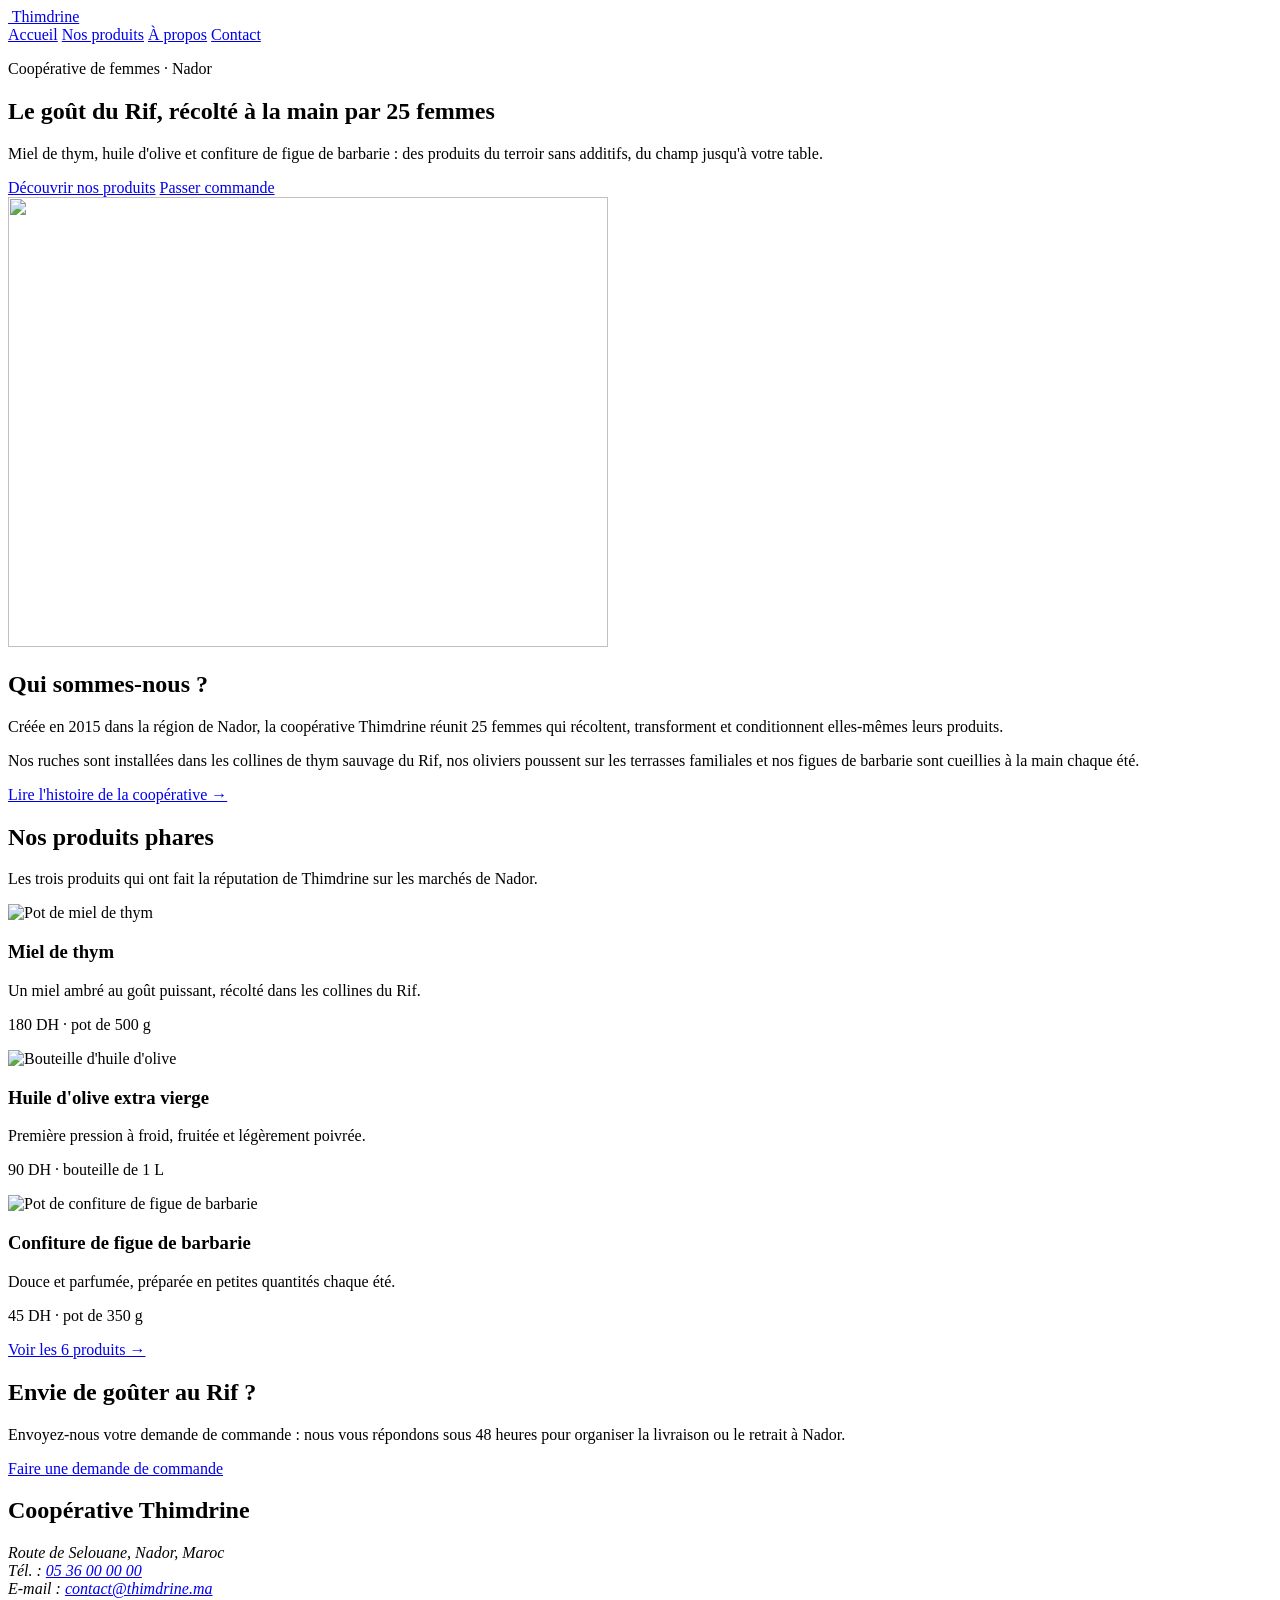
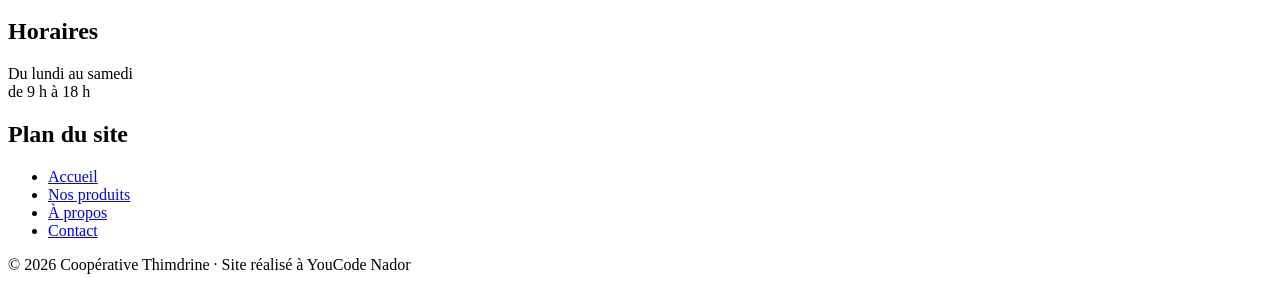
==== index.html @ 40b88eb2 "copied the given source code" ====
<!DOCTYPE html>
<html lang="fr">
<head>
  <meta charset="UTF-8">
  <meta name="viewport" content="width=device-width, initial-scale=1">
  <meta name="description" content="Thimdrine, coopérative de 25 femmes de Nador : miel de thym, huile d'olive et confiture de figue de barbarie du Rif.">
  <title>Accueil | Thimdrine</title>
  <link rel="icon" href="images/logo.svg">
  <link rel="stylesheet" href="https://fonts.googleapis.com/css2?family=Lora:wght@700&amp;family=Source+Sans+3:wght@400;600;700&amp;display=swap">
  <link rel="stylesheet" href="css/style.css">
</head>
<body>

  <!-- En-tête : le même sur toutes les pages -->
  <header class="entete">
    <div class="conteneur entete-contenu">
      <a class="logo" href="index.html">
        <img src="images/logo.svg" alt="">
        Thimdrine
      </a>
      <nav class="menu">
        <a class="actif" href="index.html">Accueil</a>
        <a href="produits.html">Nos produits</a>
        <a href="a-propos.html">À propos</a>
        <a href="contact.html">Contact</a>
      </nav>
    </div>
  </header>

  <main>

    <!-- Bandeau d'accroche -->
    <section class="hero">
      <div class="conteneur hero-contenu">
        <div class="hero-texte">
          <p class="surtitre">Coopérative de femmes · Nador</p>
          <h1>Le goût du Rif, récolté à la main par 25 femmes</h1>
          <p class="accroche">Miel de thym, huile d'olive et confiture de figue de barbarie : des produits du terroir sans additifs, du champ jusqu'à votre table.</p>
          <div class="boutons">
            <a class="bouton" href="produits.html">Découvrir nos produits</a>
            <a class="bouton bouton-contour" href="contact.html">Passer commande</a>
          </div>
        </div>
        <img class="hero-image" src="images/hero.svg" alt="" width="600" height="450">
      </div>
    </section>

    <!-- Présentation -->
    <section class="section">
      <div class="conteneur presentation">
        <h2>Qui sommes-nous ?</h2>
        <p>Créée en 2015 dans la région de Nador, la coopérative Thimdrine réunit 25 femmes qui récoltent, transforment et conditionnent elles-mêmes leurs produits.</p>
        <p>Nos ruches sont installées dans les collines de thym sauvage du Rif, nos oliviers poussent sur les terrasses familiales et nos figues de barbarie sont cueillies à la main chaque été.</p>
        <a class="lien" href="a-propos.html">Lire l'histoire de la coopérative →</a>
      </div>
    </section>

    <!-- Produits phares -->
    <section class="section section-sable">
      <div class="conteneur">
        <h2>Nos produits phares</h2>
        <p class="intro">Les trois produits qui ont fait la réputation de Thimdrine sur les marchés de Nador.</p>

        <div class="cartes">
          <article class="carte">
            <img src="images/miel-thym.svg" alt="Pot de miel de thym">
            <div class="carte-texte">
              <h3>Miel de thym</h3>
              <p>Un miel ambré au goût puissant, récolté dans les collines du Rif.</p>
              <p class="prix">180 DH <span>· pot de 500 g</span></p>
            </div>
          </article>

          <article class="carte">
            <img src="images/huile-olive.svg" alt="Bouteille d'huile d'olive">
            <div class="carte-texte">
              <h3>Huile d'olive extra vierge</h3>
              <p>Première pression à froid, fruitée et légèrement poivrée.</p>
              <p class="prix">90 DH <span>· bouteille de 1 L</span></p>
            </div>
          </article>

          <article class="carte">
            <img src="images/confiture-figue.svg" alt="Pot de confiture de figue de barbarie">
            <div class="carte-texte">
              <h3>Confiture de figue de barbarie</h3>
              <p>Douce et parfumée, préparée en petites quantités chaque été.</p>
              <p class="prix">45 DH <span>· pot de 350 g</span></p>
            </div>
          </article>
        </div>

        <a class="lien" href="produits.html">Voir les 6 produits →</a>
      </div>
    </section>

    <!-- Appel à l'action -->
    <section class="appel">
      <div class="conteneur">
        <h2>Envie de goûter au Rif ?</h2>
        <p>Envoyez-nous votre demande de commande : nous vous répondons sous 48 heures pour organiser la livraison ou le retrait à Nador.</p>
        <a class="bouton bouton-miel" href="contact.html">Faire une demande de commande</a>
      </div>
    </section>

  </main>

  <!-- Pied de page : le même sur toutes les pages -->
  <footer class="pied">
    <div class="conteneur pied-colonnes">
      <div>
        <h2>Coopérative Thimdrine</h2>
        <address>
          Route de Selouane, Nador, Maroc<br>
          Tél. : <a href="tel:+212536000000">05 36 00 00 00</a><br>
          E-mail : <a href="mailto:contact@thimdrine.ma">contact@thimdrine.ma</a>
        </address>
      </div>
      <div>
        <h2>Horaires</h2>
        <p>Du lundi au samedi<br>de 9 h à 18 h</p>
      </div>
      <div>
        <h2>Plan du site</h2>
        <ul>
          <li><a href="index.html">Accueil</a></li>
          <li><a href="produits.html">Nos produits</a></li>
          <li><a href="a-propos.html">À propos</a></li>
          <li><a href="contact.html">Contact</a></li>
        </ul>
      </div>
    </div>
    <p class="copyright">© 2026 Coopérative Thimdrine · Site réalisé à YouCode Nador</p>
  </footer>

</body>
</html>
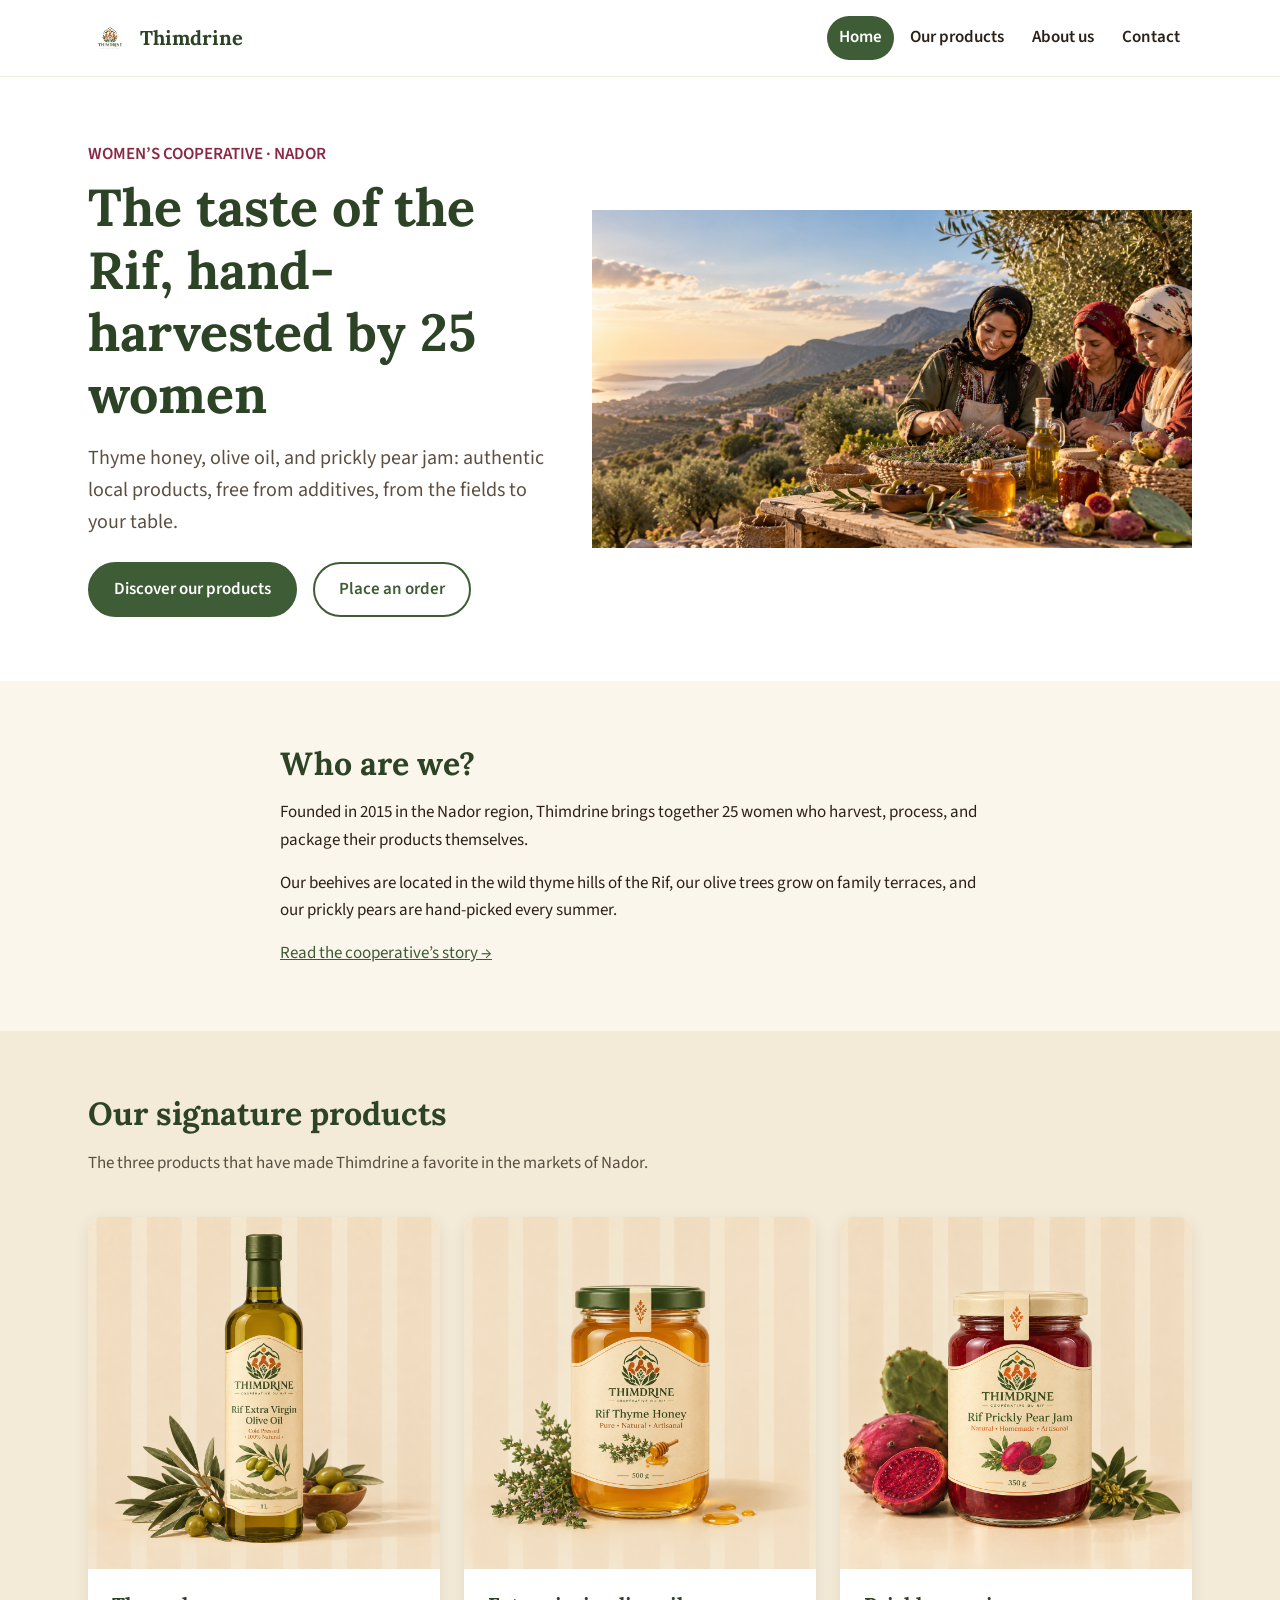
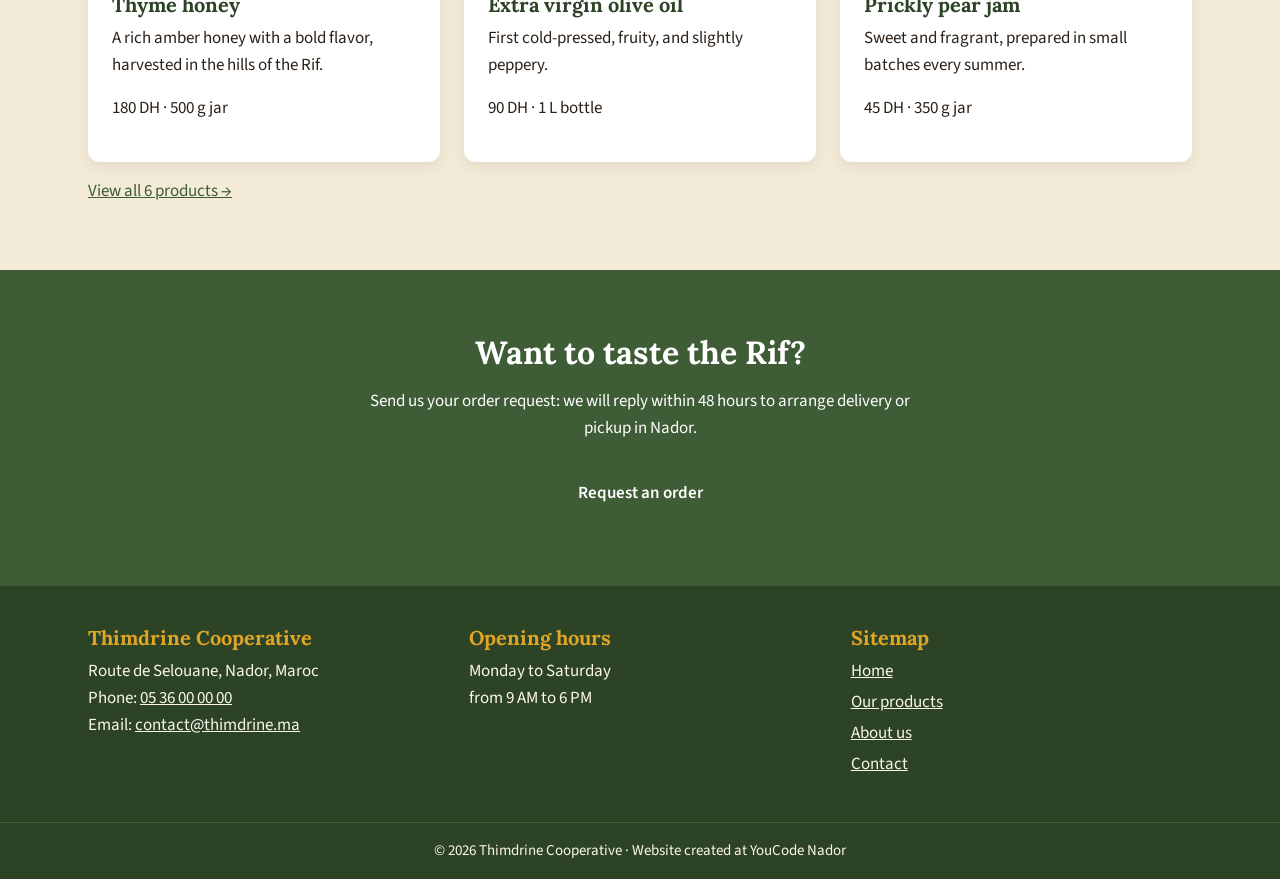
==== commit 35e836ce: "convert my website to english" ====
--- a/index.html
+++ b/index.html
@@ -1,27 +1,27 @@
 <!DOCTYPE html>
-<html lang="fr">
+<html lang="en">
 <head>
   <meta charset="UTF-8">
   <meta name="viewport" content="width=device-width, initial-scale=1">
-  <meta name="description" content="Thimdrine, coopérative de 25 femmes de Nador : miel de thym, huile d'olive et confiture de figue de barbarie du Rif.">
-  <title>Accueil | Thimdrine</title>
-  <link rel="icon" href="images/logo.svg">
+  <meta name="description" content="Thimdrine, a cooperative of 25 women from Nador: thyme honey, olive oil, and prickly pear jam from the Rif.">
+  <title>Home | Thimdrine</title>
+  <link rel="icon" href="images/THIMDRINE.png">
   <link rel="stylesheet" href="https://fonts.googleapis.com/css2?family=Lora:wght@700&amp;family=Source+Sans+3:wght@400;600;700&amp;display=swap">
-  <link rel="stylesheet" href="css/style.css">
+  <link rel="stylesheet" href="assets/style.css">
 </head>
 <body>
 
   <!-- En-tête : le même sur toutes les pages -->
-  <header class="entete">
-    <div class="conteneur entete-contenu">
+  <header class="header">
+    <div class="container header-content">
       <a class="logo" href="index.html">
-        <img src="images/logo.svg" alt="">
+        <img src="images/THIMDRINE.png" alt="">
         Thimdrine
       </a>
-      <nav class="menu">
-        <a class="actif" href="index.html">Accueil</a>
-        <a href="produits.html">Nos produits</a>
-        <a href="a-propos.html">À propos</a>
+      <nav class="nav-menu">
+        <a class="active" href="index.html">Home</a>
+        <a href="produits.html">Our products</a>
+        <a href="a-propos.html">About us</a>
         <a href="contact.html">Contact</a>
       </nav>
     </div>
@@ -29,108 +29,108 @@
 
   <main>
 
-    <!-- Bandeau d'accroche -->
+    <!-- Bandeau d'tagline -->
     <section class="hero">
-      <div class="conteneur hero-contenu">
-        <div class="hero-texte">
-          <p class="surtitre">Coopérative de femmes · Nador</p>
-          <h1>Le goût du Rif, récolté à la main par 25 femmes</h1>
-          <p class="accroche">Miel de thym, huile d'olive et confiture de figue de barbarie : des produits du terroir sans additifs, du champ jusqu'à votre table.</p>
-          <div class="boutons">
-            <a class="bouton" href="produits.html">Découvrir nos produits</a>
-            <a class="bouton bouton-contour" href="contact.html">Passer commande</a>
+      <div class="container hero-content">
+        <div class="hero-text">
+          <p class="eyebrow">Women’s cooperative · Nador</p>
+          <h1>The taste of the Rif, hand-harvested by 25 women</h1>
+          <p class="tagline">Thyme honey, olive oil, and prickly pear jam: authentic local products, free from additives, from the fields to your table.</p>
+          <div class="buttons">
+            <a class="button" href="produits.html">Discover our products</a>
+            <a class="button button-outline" href="contact.html">Place an order</a>
           </div>
         </div>
-        <img class="hero-image" src="images/hero.svg" alt="" width="600" height="450">
+        <img class="hero-image" src="images/cover.png" alt="" width="600" height="450">
       </div>
     </section>
 
     <!-- Présentation -->
     <section class="section">
-      <div class="conteneur presentation">
-        <h2>Qui sommes-nous ?</h2>
-        <p>Créée en 2015 dans la région de Nador, la coopérative Thimdrine réunit 25 femmes qui récoltent, transforment et conditionnent elles-mêmes leurs produits.</p>
-        <p>Nos ruches sont installées dans les collines de thym sauvage du Rif, nos oliviers poussent sur les terrasses familiales et nos figues de barbarie sont cueillies à la main chaque été.</p>
-        <a class="lien" href="a-propos.html">Lire l'histoire de la coopérative →</a>
+      <div class="container presentation">
+        <h2>Who are we?</h2>
+        <p>Founded in 2015 in the Nador region, Thimdrine brings together 25 women who harvest, process, and package their products themselves.</p>
+        <p>Our beehives are located in the wild thyme hills of the Rif, our olive trees grow on family terraces, and our prickly pears are hand-picked every summer.</p>
+        <a class="link" href="a-propos.html">Read the cooperative’s story →</a>
       </div>
     </section>
 
     <!-- Produits phares -->
-    <section class="section section-sable">
-      <div class="conteneur">
-        <h2>Nos produits phares</h2>
-        <p class="intro">Les trois produits qui ont fait la réputation de Thimdrine sur les marchés de Nador.</p>
+    <section class="section section-sand">
+      <div class="container">
+        <h2>Our signature products</h2>
+        <p class="intro">The three products that have made Thimdrine a favorite in the markets of Nador.</p>
 
-        <div class="cartes">
-          <article class="carte">
-            <img src="images/miel-thym.svg" alt="Pot de miel de thym">
-            <div class="carte-texte">
-              <h3>Miel de thym</h3>
-              <p>Un miel ambré au goût puissant, récolté dans les collines du Rif.</p>
-              <p class="prix">180 DH <span>· pot de 500 g</span></p>
+        <div class="product-cards">
+          <article class="product-card">
+            <img src="images/OliveOil.png" alt="Thyme honey jar">
+            <div class="card-text">
+              <h3>Thyme honey</h3>
+              <p>A rich amber honey with a bold flavor, harvested in the hills of the Rif.</p>
+              <p class="prix">180 DH <span>· 500 g jar</span></p>
             </div>
           </article>
 
-          <article class="carte">
-            <img src="images/huile-olive.svg" alt="Bouteille d'huile d'olive">
-            <div class="carte-texte">
-              <h3>Huile d'olive extra vierge</h3>
-              <p>Première pression à froid, fruitée et légèrement poivrée.</p>
-              <p class="prix">90 DH <span>· bouteille de 1 L</span></p>
+          <article class="product-card">
+            <img src="images/ThymeHoney.png" alt="Olive oil bottle">
+            <div class="card-text">
+              <h3>Extra virgin olive oil</h3>
+              <p>First cold-pressed, fruity, and slightly peppery.</p>
+              <p class="prix">90 DH <span>· 1 L bottle</span></p>
             </div>
           </article>
 
-          <article class="carte">
-            <img src="images/confiture-figue.svg" alt="Pot de confiture de figue de barbarie">
-            <div class="carte-texte">
-              <h3>Confiture de figue de barbarie</h3>
-              <p>Douce et parfumée, préparée en petites quantités chaque été.</p>
-              <p class="prix">45 DH <span>· pot de 350 g</span></p>
+          <article class="product-card">
+            <img src="images/PricklyPear.png" alt="Prickly pear jam jar">
+            <div class="card-text">
+              <h3>Prickly pear jam</h3>
+              <p>Sweet and fragrant, prepared in small batches every summer.</p>
+              <p class="prix">45 DH <span>· 350 g jar</span></p>
             </div>
           </article>
         </div>
 
-        <a class="lien" href="produits.html">Voir les 6 produits →</a>
+        <a class="link" href="produits.html">View all 6 products →</a>
       </div>
     </section>
 
     <!-- Appel à l'action -->
-    <section class="appel">
-      <div class="conteneur">
-        <h2>Envie de goûter au Rif ?</h2>
-        <p>Envoyez-nous votre demande de commande : nous vous répondons sous 48 heures pour organiser la livraison ou le retrait à Nador.</p>
-        <a class="bouton bouton-miel" href="contact.html">Faire une demande de commande</a>
+    <section class="cta">
+      <div class="container">
+        <h2>Want to taste the Rif?</h2>
+        <p>Send us your order request: we will reply within 48 hours to arrange delivery or pickup in Nador.</p>
+        <a class="button button-miel" href="contact.html">Request an order</a>
       </div>
     </section>
 
   </main>
 
   <!-- Pied de page : le même sur toutes les pages -->
-  <footer class="pied">
-    <div class="conteneur pied-colonnes">
+  <footer class="footer">
+    <div class="container footer-columns">
       <div>
-        <h2>Coopérative Thimdrine</h2>
+        <h2>Thimdrine Cooperative</h2>
         <address>
           Route de Selouane, Nador, Maroc<br>
-          Tél. : <a href="tel:+212536000000">05 36 00 00 00</a><br>
-          E-mail : <a href="mailto:contact@thimdrine.ma">contact@thimdrine.ma</a>
+          Phone: <a href="tel:+212536000000">05 36 00 00 00</a><br>
+          Email: <a href="mailto:contact@thimdrine.ma">contact@thimdrine.ma</a>
         </address>
       </div>
       <div>
-        <h2>Horaires</h2>
-        <p>Du lundi au samedi<br>de 9 h à 18 h</p>
+        <h2>Opening hours</h2>
+        <p>Monday to Saturday<br>from 9 AM to 6 PM</p>
       </div>
       <div>
-        <h2>Plan du site</h2>
+        <h2>Sitemap</h2>
         <ul>
-          <li><a href="index.html">Accueil</a></li>
-          <li><a href="produits.html">Nos produits</a></li>
-          <li><a href="a-propos.html">À propos</a></li>
+          <li><a href="index.html">Home</a></li>
+          <li><a href="produits.html">Our products</a></li>
+          <li><a href="a-propos.html">About us</a></li>
           <li><a href="contact.html">Contact</a></li>
         </ul>
       </div>
     </div>
-    <p class="copyright">© 2026 Coopérative Thimdrine · Site réalisé à YouCode Nador</p>
+    <p class="copyright">© 2026 Thimdrine Cooperative · Website created at YouCode Nador</p>
   </footer>
 
 </body>
--- a/assets/style.css
+++ b/assets/style.css
@@ -0,0 +1,387 @@
+/* ===================================
+   Thimdrine — feuille de style
+   =================================== */
+
+/* Brand colors and fonts */
+:root {
+  --thyme-color: #3E5C35;
+  --dark-thyme-color: #2C4326;
+  --honey-color: #E0A526;
+  --fig-color: #8A2846;
+  --linen-color: #FBF6EC;
+  --sand-color: #F3EAD7;
+  --earth-color: #2B2118;
+  --soft-earth-color: #5C4F42;
+  --white-color: #FFFFFF;
+
+  --heading-font: 'Lora', Georgia, serif;
+  --body-font: 'Source Sans 3', Arial, sans-serif;
+}
+
+
+/* ----- Base ----- */
+
+* {
+  box-sizing: border-box;
+}
+
+body {
+  margin: 0;
+  font-family: var(--body-font);
+  font-size: 17px;
+  line-height: 1.6;
+  color: var(--earth-color);
+  background-color: var(--linen-color);
+}
+
+h1,
+h2,
+h3 {
+  margin: 0 0 16px;
+  font-family: var(--heading-font);
+  line-height: 1.2;
+  color: var(--dark-thyme-color);
+}
+
+h1 {
+  font-size: 34px;
+}
+
+h2 {
+  font-size: 28px;
+}
+
+h3 {
+  margin-bottom: 8px;
+  font-size: 20px;
+}
+
+p {
+  margin: 0 0 16px;
+}
+
+a {
+  color: var(--thyme-color);
+}
+
+img {
+  display: block;
+  max-width: 100%;
+  height: auto;
+}
+
+.container {
+  max-width: 1152px;
+  margin: 0 auto;
+  padding-left: 16px;
+  padding-right: 16px;
+}
+
+.section {
+  padding: 64px 0;
+}
+
+.section-sand {
+  background-color: var(--sand-color);
+}
+
+.intro {
+  margin-bottom: 40px;
+  color: var(--soft-earth-color);
+}
+
+.lien {
+  display: inline-block;
+  margin-top: 8px;
+  font-weight: 600;
+}
+
+
+/* ----- Header ----- */
+
+.header {
+  background-color: var(--white-color);
+  border-bottom: 1px solid var(--sand-color);
+}
+
+.header-content {
+  display: flex;
+  flex-wrap: wrap;
+  justify-content: space-between;
+  align-items: center;
+  gap: 8px;
+  padding-top: 16px;
+  padding-bottom: 16px;
+}
+
+.logo {
+  display: flex;
+  align-items: center;
+  gap: 8px;
+  font-family: var(--heading-font);
+  font-size: 20px;
+  font-weight: 700;
+  color: var(--dark-thyme-color);
+  text-decoration: none;
+}
+
+.logo img {
+  width: 44px;
+}
+
+.nav-menu {
+  display: flex;
+  flex-wrap: wrap;
+  gap: 4px;
+}
+
+.nav-menu a {
+  padding: 8px;
+  border-radius: 30px;
+  font-size: 15px;
+  font-weight: 600;
+  color: var(--earth-color);
+  text-decoration: none;
+}
+
+.nav-menu a:hover {
+  background-color: var(--sand-color);
+}
+
+/* Le lien de la page où l'on se trouve */
+.nav-menu a.active {
+  background-color: var(--thyme-color);
+  color: var(--white-color);
+}
+
+
+/* ----- Boutons ----- */
+
+.button {
+  display: inline-block;
+  padding: 12px 24px;
+  border: 2px solid var(--thyme-color);
+  border-radius: 30px;
+  background-color: var(--thyme-color);
+  color: var(--white-color);
+  font-weight: 600;
+  text-decoration: none;
+}
+
+.button:hover {
+  background-color: var(--dark-thyme-color);
+}
+
+.button-outline {
+  background-color: transparent;
+  color: var(--thyme-color);
+}
+
+.button-outline:hover {
+  background-color: var(--sand-color);
+}
+
+.button-honey {
+  border-color: var(--honey-color);
+  background-color: var(--honey-color);
+  color: var(--earth-color);
+}
+
+.button-honey:hover {
+  background-color: var(--linen-color);
+}
+
+
+/* ----- Hero banner ----- */
+
+.hero {
+  padding: 40px 0;
+  background-color: var(--white-color);
+}
+
+.eyebrow {
+  margin-bottom: 8px;
+  font-weight: 600;
+  text-transform: uppercase;
+  color: var(--fig-color);
+}
+
+.tagline {
+  margin-bottom: 24px;
+  font-size: 20px;
+  color: var(--soft-earth-color);
+}
+
+.buttons {
+  display: flex;
+  flex-wrap: wrap;
+  gap: 16px;
+}
+
+.hero-image {
+  margin-top: 40px;
+}
+
+
+/* ----- About section ----- */
+
+.presentation {
+  max-width: 768px;
+}
+
+
+/* ----- Product cards ----- */
+
+.product-cards {
+  display: flex;
+  flex-wrap: wrap;
+  justify-content: center;
+  gap: 24px;
+  margin-bottom: 16px;
+}
+
+.product-card {
+  flex: 1;
+  min-width: 260px;
+  max-width: 400px;
+  overflow: hidden;
+  border-radius: 12px;
+  background-color: var(--white-color);
+  box-shadow: 0 4px 16px rgba(0, 0, 0, 0.08);
+}
+
+.product-card img {
+  width: 100%;
+}
+
+.card-text {
+  padding: 24px;
+}
+
+.price {
+  margin: 0;
+  font-size: 20px;
+  font-weight: 700;
+  color: var(--fig-color);
+}
+
+.price span {
+  font-size: 15px;
+  font-weight: 400;
+  color: var(--soft-earth-color);
+}
+
+
+/* ----- Call to action ----- */
+
+.cta {
+  padding: 64px 0;
+  background-color: var(--thyme-color);
+  color: var(--white-color);
+  text-align: center;
+}
+
+.cta h2 {
+  color: var(--white-color);
+}
+
+.cta p {
+  max-width: 576px;
+  margin: 0 auto 24px;
+}
+
+
+/* ----- Footer ----- */
+
+.footer {
+  padding-top: 40px;
+  background-color: var(--dark-thyme-color);
+  color: var(--linen-color);
+}
+
+.footer-columns {
+  display: flex;
+  flex-wrap: wrap;
+  gap: 40px;
+}
+
+.footer-columns div {
+  flex: 1;
+  min-width: 220px;
+}
+
+.footer h2 {
+  margin-bottom: 8px;
+  font-size: 20px;
+  color: var(--honey-color);
+}
+
+.footer a {
+  color: var(--linen-color);
+}
+
+.footer-columns p,
+.footer address {
+  margin: 0;
+  font-style: normal;
+}
+
+.footer ul {
+  margin: 0;
+  padding: 0;
+  list-style: none;
+}
+
+.footer li {
+  margin-bottom: 4px;
+}
+
+.copyright {
+  margin: 40px 0 0;
+  padding: 16px;
+  border-top: 1px solid var(--thyme-color);
+  font-size: 15px;
+  text-align: center;
+}
+
+
+/* ----- Desktop: from 1024px wide ----- */
+
+@media (min-width: 1024px) {
+  h1 {
+    font-size: 52px;
+  }
+
+  h2 {
+    font-size: 32px;
+  }
+
+  .container {
+    padding-left: 24px;
+    padding-right: 24px;
+  }
+
+  .nav-menu a {
+    padding: 8px 12px;
+    font-size: 17px;
+  }
+
+  .hero {
+    padding: 64px 0;
+  }
+
+  .hero-content {
+    display: flex;
+    align-items: center;
+    gap: 40px;
+  }
+
+  .hero-text,
+  .hero-image {
+    flex: 1;
+  }
+
+  .hero-image {
+    margin-top: 0;
+  }
+}
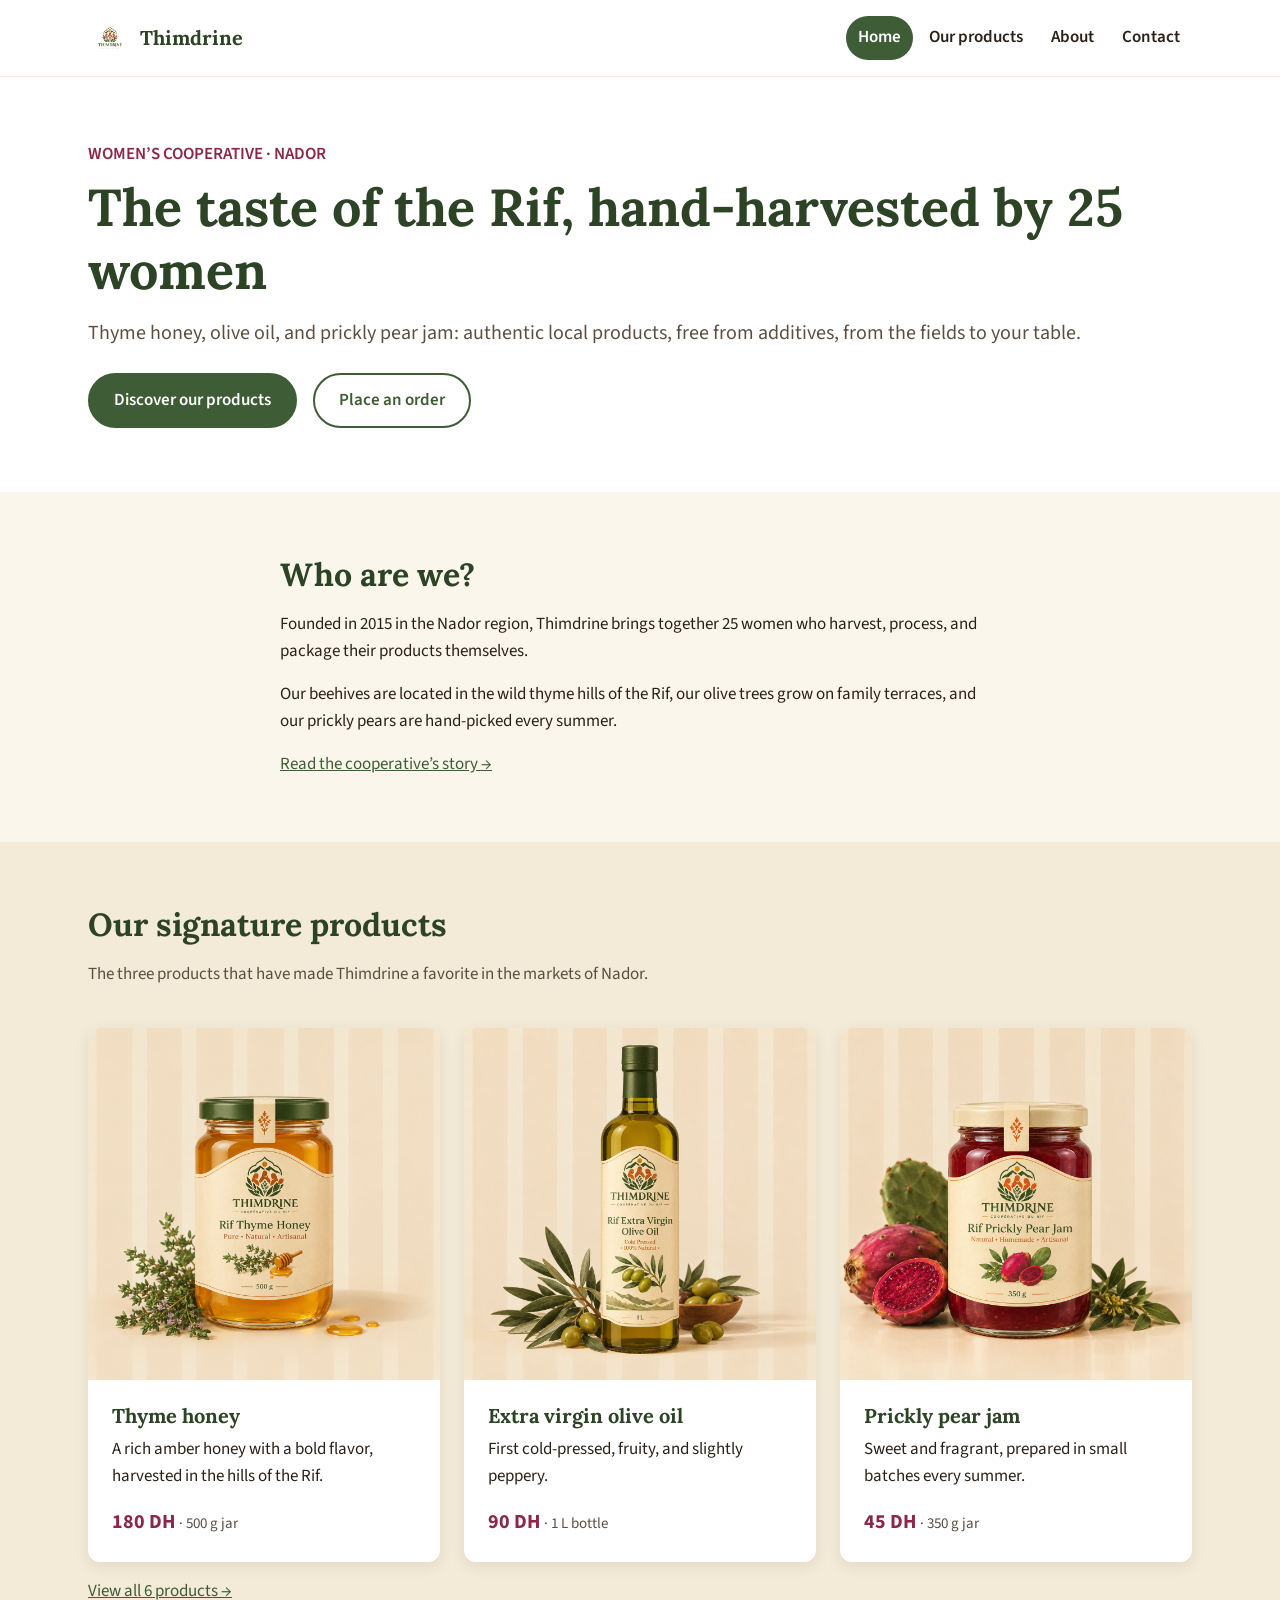
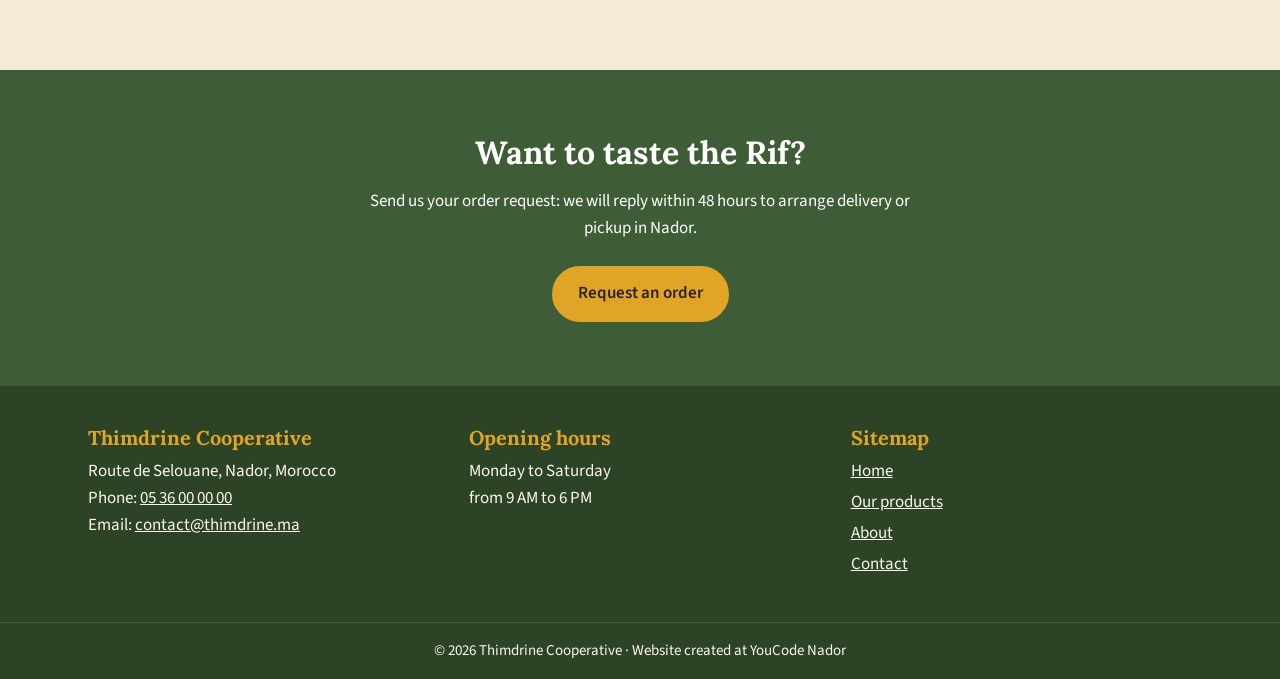
==== commit bbe40c64: "home page is done" ====
--- a/index.html
+++ b/index.html
@@ -11,7 +11,7 @@
 </head>
 <body>
 
-  <!-- En-tête : le même sur toutes les pages -->
+  <!-- Header: identical on every page -->
   <header class="header">
     <div class="container header-content">
       <a class="logo" href="index.html">
@@ -20,8 +20,8 @@
       </a>
       <nav class="nav-menu">
         <a class="active" href="index.html">Home</a>
-        <a href="produits.html">Our products</a>
-        <a href="a-propos.html">About us</a>
+        <a href="products.html">Our products</a>
+        <a href="about.html">About</a>
         <a href="contact.html">Contact</a>
       </nav>
     </div>
@@ -29,7 +29,7 @@
 
   <main>
 
-    <!-- Bandeau d'tagline -->
+    <!-- Hero -->
     <section class="hero">
       <div class="container hero-content">
         <div class="hero-text">
@@ -37,25 +37,24 @@
           <h1>The taste of the Rif, hand-harvested by 25 women</h1>
           <p class="tagline">Thyme honey, olive oil, and prickly pear jam: authentic local products, free from additives, from the fields to your table.</p>
           <div class="buttons">
-            <a class="button" href="produits.html">Discover our products</a>
+            <a class="button" href="products.html">Discover our products</a>
             <a class="button button-outline" href="contact.html">Place an order</a>
           </div>
         </div>
-        <img class="hero-image" src="images/cover.png" alt="" width="600" height="450">
       </div>
     </section>
 
-    <!-- Présentation -->
+    <!-- Short presentation -->
     <section class="section">
       <div class="container presentation">
         <h2>Who are we?</h2>
         <p>Founded in 2015 in the Nador region, Thimdrine brings together 25 women who harvest, process, and package their products themselves.</p>
         <p>Our beehives are located in the wild thyme hills of the Rif, our olive trees grow on family terraces, and our prickly pears are hand-picked every summer.</p>
-        <a class="link" href="a-propos.html">Read the cooperative’s story →</a>
+        <a class="link" href="about.html">Read the cooperative’s story →</a>
       </div>
     </section>
 
-    <!-- Produits phares -->
+    <!-- Signature products -->
     <section class="section section-sand">
       <div class="container">
         <h2>Our signature products</h2>
@@ -63,55 +62,55 @@
 
         <div class="product-cards">
           <article class="product-card">
-            <img src="images/OliveOil.png" alt="Thyme honey jar">
+            <img src="images/ThymeHoney.png" alt="Jar of Rif thyme honey, 500 g">
             <div class="card-text">
               <h3>Thyme honey</h3>
               <p>A rich amber honey with a bold flavor, harvested in the hills of the Rif.</p>
-              <p class="prix">180 DH <span>· 500 g jar</span></p>
+              <p class="price">180 DH <span>· 500 g jar</span></p>
             </div>
           </article>
 
           <article class="product-card">
-            <img src="images/ThymeHoney.png" alt="Olive oil bottle">
+            <img src="images/OliveOil.png" alt="Bottle of Rif extra virgin olive oil, 1 L">
             <div class="card-text">
               <h3>Extra virgin olive oil</h3>
               <p>First cold-pressed, fruity, and slightly peppery.</p>
-              <p class="prix">90 DH <span>· 1 L bottle</span></p>
+              <p class="price">90 DH <span>· 1 L bottle</span></p>
             </div>
           </article>
 
           <article class="product-card">
-            <img src="images/PricklyPear.png" alt="Prickly pear jam jar">
+            <img src="images/PricklyPear.png" alt="Jar of Rif prickly pear jam, 350 g">
             <div class="card-text">
               <h3>Prickly pear jam</h3>
               <p>Sweet and fragrant, prepared in small batches every summer.</p>
-              <p class="prix">45 DH <span>· 350 g jar</span></p>
+              <p class="price">45 DH <span>· 350 g jar</span></p>
             </div>
           </article>
         </div>
 
-        <a class="link" href="produits.html">View all 6 products →</a>
+        <a class="link" href="products.html">View all 6 products →</a>
       </div>
     </section>
 
-    <!-- Appel à l'action -->
+    <!-- Call to action -->
     <section class="cta">
       <div class="container">
         <h2>Want to taste the Rif?</h2>
         <p>Send us your order request: we will reply within 48 hours to arrange delivery or pickup in Nador.</p>
-        <a class="button button-miel" href="contact.html">Request an order</a>
+        <a class="button button-honey" href="contact.html">Request an order</a>
       </div>
     </section>
 
   </main>
 
-  <!-- Pied de page : le même sur toutes les pages -->
+  <!-- Footer: identical on every page -->
   <footer class="footer">
     <div class="container footer-columns">
       <div>
         <h2>Thimdrine Cooperative</h2>
         <address>
-          Route de Selouane, Nador, Maroc<br>
+          Route de Selouane, Nador, Morocco<br>
           Phone: <a href="tel:+212536000000">05 36 00 00 00</a><br>
           Email: <a href="mailto:contact@thimdrine.ma">contact@thimdrine.ma</a>
         </address>
@@ -124,8 +123,8 @@
         <h2>Sitemap</h2>
         <ul>
           <li><a href="index.html">Home</a></li>
-          <li><a href="produits.html">Our products</a></li>
-          <li><a href="a-propos.html">About us</a></li>
+          <li><a href="products.html">Our products</a></li>
+          <li><a href="about.html">About</a></li>
           <li><a href="contact.html">Contact</a></li>
         </ul>
       </div>
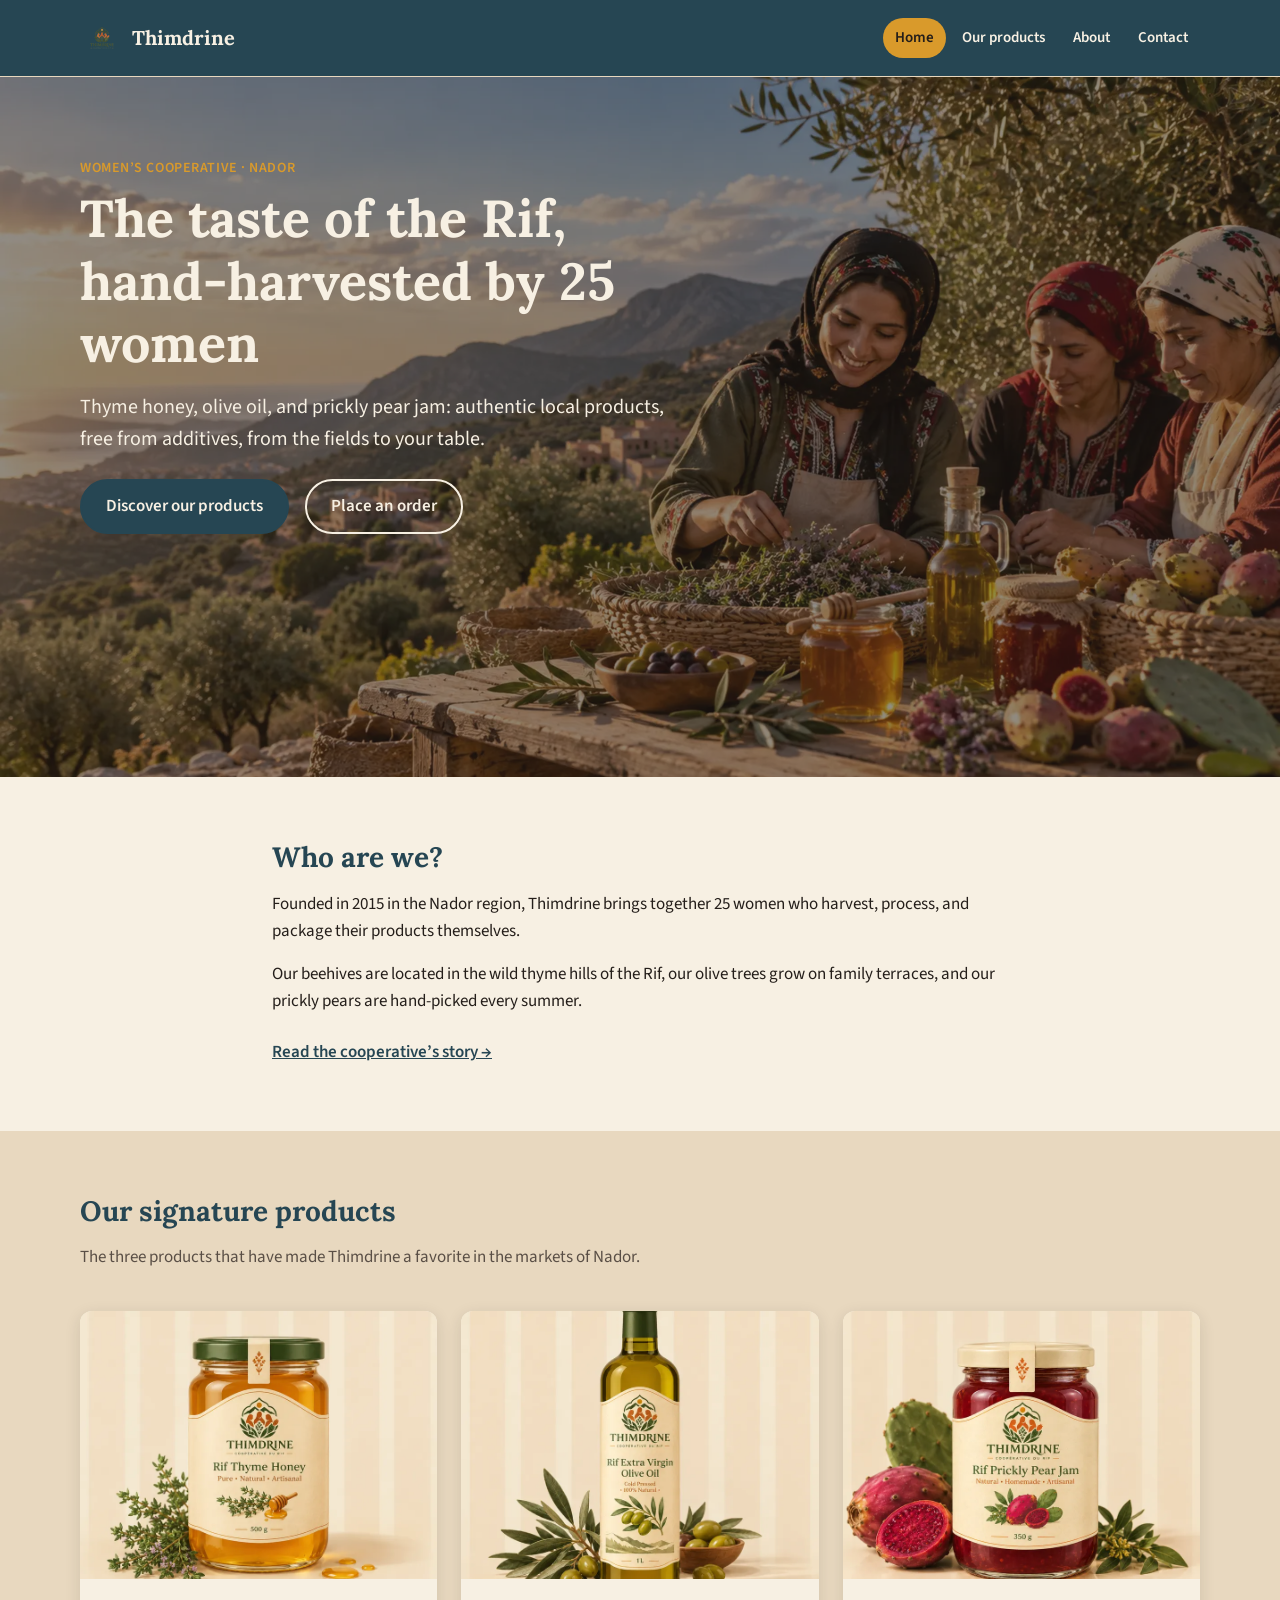
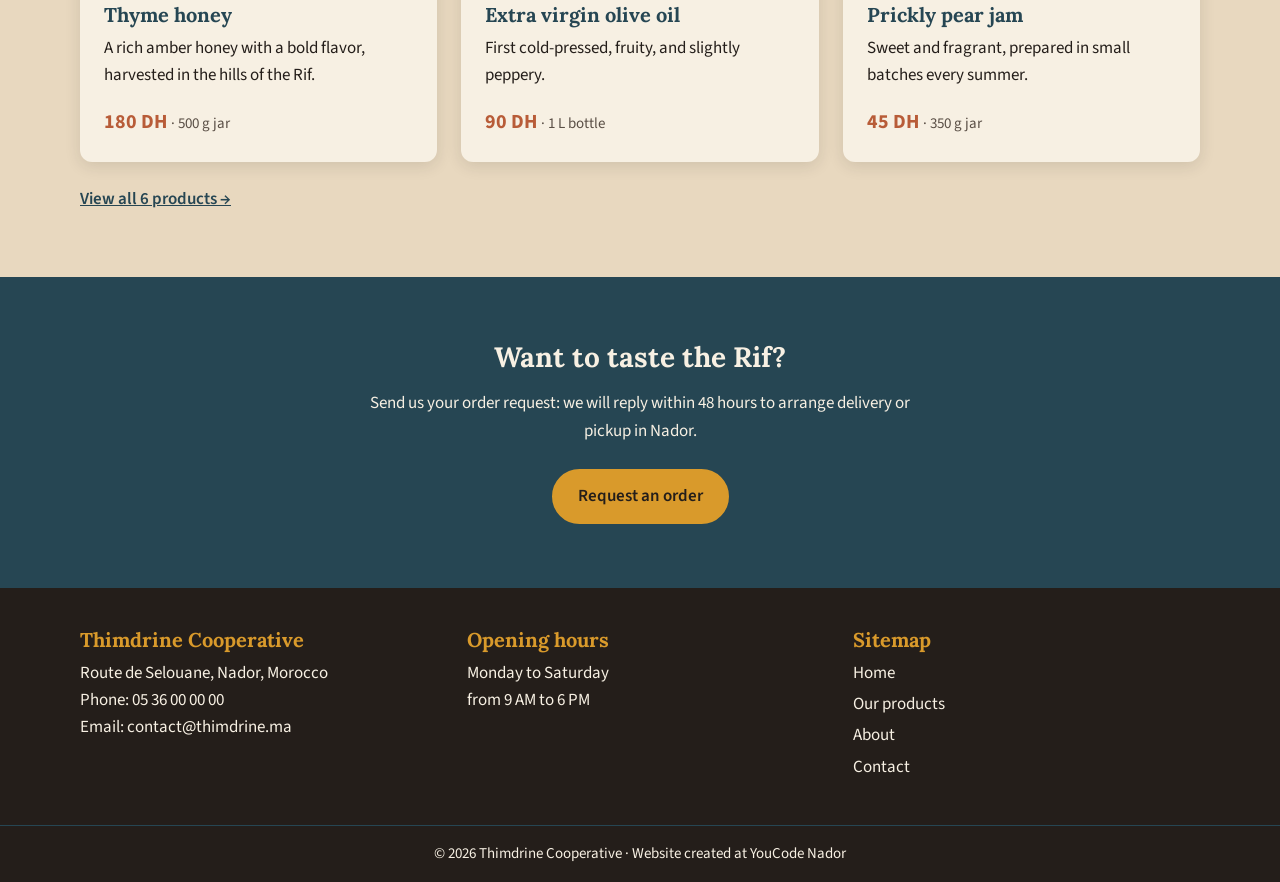
==== commit b5f25af1: "fixed accecibilty" ====
--- a/index.html
+++ b/index.html
@@ -5,7 +5,7 @@
   <meta name="viewport" content="width=device-width, initial-scale=1">
   <meta name="description" content="Thimdrine, a cooperative of 25 women from Nador: thyme honey, olive oil, and prickly pear jam from the Rif.">
   <title>Home | Thimdrine</title>
-  <link rel="icon" href="images/THIMDRINE.png">
+  <link rel="icon" href="images/THIMDRINE.webp">
   <link rel="stylesheet" href="https://fonts.googleapis.com/css2?family=Lora:wght@700&amp;family=Source+Sans+3:wght@400;600;700&amp;display=swap">
   <link rel="stylesheet" href="assets/style.css">
 </head>
@@ -15,7 +15,7 @@
   <header class="header">
     <div class="container header-content">
       <a class="logo" href="index.html">
-        <img src="images/THIMDRINE.png" alt="">
+        <img src="images/THIMDRINE.webp" alt="">
         Thimdrine
       </a>
       <nav class="nav-menu">
@@ -62,7 +62,7 @@
 
         <div class="product-cards">
           <article class="product-card">
-            <img src="images/ThymeHoney.png" alt="Jar of Rif thyme honey, 500 g">
+            <img src="images/ThymeHoney.webp" alt="Jar of Rif thyme honey, 500 g">
             <div class="card-text">
               <h3>Thyme honey</h3>
               <p>A rich amber honey with a bold flavor, harvested in the hills of the Rif.</p>
@@ -71,7 +71,7 @@
           </article>
 
           <article class="product-card">
-            <img src="images/OliveOil.png" alt="Bottle of Rif extra virgin olive oil, 1 L">
+            <img src="images/OliveOil.webp" alt="Bottle of Rif extra virgin olive oil, 1 L">
             <div class="card-text">
               <h3>Extra virgin olive oil</h3>
               <p>First cold-pressed, fruity, and slightly peppery.</p>
@@ -80,7 +80,7 @@
           </article>
 
           <article class="product-card">
-            <img src="images/PricklyPear.png" alt="Jar of Rif prickly pear jam, 350 g">
+            <img src="images/PricklyPear.webp" alt="Jar of Rif prickly pear jam, 350 g">
             <div class="card-text">
               <h3>Prickly pear jam</h3>
               <p>Sweet and fragrant, prepared in small batches every summer.</p>
--- a/assets/style.css
+++ b/assets/style.css
@@ -1,25 +1,33 @@
-/* ===================================
-   Thimdrine — feuille de style
-   =================================== */
-
-/* Brand colors and fonts */
+/* Thimdrine stylesheet */
+
+
+/* GLOBAL */
+
+/* colours + fonts, change them here and it updates everywhere */
 :root {
-  --thyme-color: #3E5C35;
-  --dark-thyme-color: #2C4326;
-  --honey-color: #E0A526;
-  --fig-color: #8A2846;
-  --linen-color: #FBF6EC;
-  --sand-color: #F3EAD7;
-  --earth-color: #2B2118;
-  --soft-earth-color: #5C4F42;
+
+  /* main brand colours */
+  --rif-color: #264653;
+  --honey-color: #D99A2B;
+  --fig-color: #7A2946;
+  --clay-color: #B85C38;
+
+  /* backgrounds */
+  --linen-color: #F7F0E3;
+  --sand-color: #E8D8BF;
   --white-color: #FFFFFF;
 
+  /* text */
+  --earth-color: #241E1A;
+  --earth-soft-color: #5A4F46;
+
+  /* fonts */
   --heading-font: 'Lora', Georgia, serif;
   --body-font: 'Source Sans 3', Arial, sans-serif;
 }
 
 
-/* ----- Base ----- */
+/* basic reset + defaults */
 
 * {
   box-sizing: border-box;
@@ -40,7 +48,7 @@
   margin: 0 0 16px;
   font-family: var(--heading-font);
   line-height: 1.2;
-  color: var(--dark-thyme-color);
+  color: var(--rif-color);
 }
 
 h1 {
@@ -61,7 +69,7 @@
 }
 
 a {
-  color: var(--thyme-color);
+  color: var(--rif-color);
 }
 
 img {
@@ -70,6 +78,8 @@
   height: auto;
 }
 
+
+/* keeps the content centered */
 .container {
   max-width: 1152px;
   margin: 0 auto;
@@ -77,30 +87,11 @@
   padding-right: 16px;
 }
 
-.section {
-  padding: 64px 0;
-}
-
-.section-sand {
-  background-color: var(--sand-color);
-}
-
-.intro {
-  margin-bottom: 40px;
-  color: var(--soft-earth-color);
-}
-
-.lien {
-  display: inline-block;
-  margin-top: 8px;
-  font-weight: 600;
-}
-
-
-/* ----- Header ----- */
+
+/* HEADER */
 
 .header {
-  background-color: var(--white-color);
+  background-color: var(--rif-color);
   border-bottom: 1px solid var(--sand-color);
 }
 
@@ -121,7 +112,7 @@
   font-family: var(--heading-font);
   font-size: 20px;
   font-weight: 700;
-  color: var(--dark-thyme-color);
+  color: var(--linen-color);
   text-decoration: none;
 }
 
@@ -136,49 +127,216 @@
 }
 
 .nav-menu a {
-  padding: 8px;
+  padding: 8px 12px;
   border-radius: 30px;
   font-size: 15px;
   font-weight: 600;
+  color: var(--linen-color);
+  text-decoration: none;
+}
+
+.nav-menu a:hover {
+  background-color: rgba(247, 240, 227, 0.12);
+}
+
+/* highlights the page you're currently on */
+.nav-menu a.active {
+  background-color: var(--honey-color);
   color: var(--earth-color);
-  text-decoration: none;
-}
-
-.nav-menu a:hover {
-  background-color: var(--sand-color);
-}
-
-/* Le lien de la page où l'on se trouve */
-.nav-menu a.active {
-  background-color: var(--thyme-color);
-  color: var(--white-color);
-}
-
-
-/* ----- Boutons ----- */
+}
+
+
+/* HOME PAGE */
+
+/* hero banner at the top */
+.hero {
+  position: relative;
+  min-height: 700px;
+  padding: 80px 0;
+  background-image: url("../images/cover.webp");
+  background-size: cover;
+  background-position: center;
+  background-repeat: no-repeat;
+  background-color: var(--rif-color);
+}
+
+/* dark layer on top of the photo so the text is readable */
+.hero::before {
+  content: "";
+  position: absolute;
+  inset: 0;
+  background-color: rgba(36, 30, 26, 0.50);
+}
+
+.hero-content {
+  position: relative;
+  z-index: 1;
+}
+
+.hero-text {
+  max-width: 600px;
+}
+
+/* small uppercase line above the titles */
+.eyebrow {
+  margin-bottom: 8px;
+  font-size: 14px;
+  font-weight: 600;
+  letter-spacing: 0.04em;
+  text-transform: uppercase;
+  color: var(--clay-color);
+}
+
+.hero .eyebrow {
+  color: var(--honey-color);
+}
+
+.hero h1 {
+  font-size: 52px;
+  color: var(--linen-color);
+}
+
+.tagline {
+  margin-bottom: 24px;
+  font-size: 20px;
+  color: var(--linen-color);
+}
+
+.buttons {
+  display: flex;
+  flex-wrap: wrap;
+  gap: 16px;
+}
 
 .button {
   display: inline-block;
   padding: 12px 24px;
-  border: 2px solid var(--thyme-color);
+  border: 2px solid var(--rif-color);
   border-radius: 30px;
-  background-color: var(--thyme-color);
-  color: var(--white-color);
+  background-color: var(--rif-color);
+  color: var(--linen-color);
+  font-family: var(--body-font);
+  font-size: 17px;
   font-weight: 600;
   text-decoration: none;
+  cursor: pointer;
 }
 
 .button:hover {
-  background-color: var(--dark-thyme-color);
-}
-
+  background-color: var(--earth-color);
+  border-color: var(--earth-color);
+}
+
+/* second button style, just an outline */
 .button-outline {
   background-color: transparent;
-  color: var(--thyme-color);
+  color: var(--rif-color);
 }
 
 .button-outline:hover {
   background-color: var(--sand-color);
+  color: var(--earth-color);
+}
+
+/* on the hero the outline button needs to be light so it shows up on the photo */
+.hero .button-outline {
+  border-color: var(--linen-color);
+  background-color: transparent;
+  color: var(--linen-color);
+}
+
+.hero .button-outline:hover {
+  background-color: var(--linen-color);
+  color: var(--earth-color);
+}
+
+
+/* "who are we" section */
+
+.section {
+  padding: 64px 0;
+}
+
+.presentation {
+  max-width: 768px;
+}
+
+.link {
+  display: inline-block;
+  margin-top: 8px;
+  font-weight: 600;
+}
+
+
+/* signature products */
+
+.section-sand {
+  background-color: var(--sand-color);
+}
+
+.intro {
+  margin-bottom: 40px;
+  color: var(--earth-soft-color);
+}
+
+.product-cards {
+  display: flex;
+  flex-wrap: wrap;
+  justify-content: center;
+  gap: 24px;
+  margin-bottom: 16px;
+}
+
+/* three cards per row on desktop, the 48px is the two gaps */
+.product-card {
+  flex: 1 1 calc((100% - 48px) / 3);
+  min-width: 260px;
+  overflow: hidden;
+  border-radius: 12px;
+  background-color: var(--linen-color);
+  box-shadow: 0 4px 16px rgba(36, 30, 26, 0.12);
+}
+
+.product-card img {
+  width: 100%;
+  aspect-ratio: 4 / 3;
+  object-fit: cover;
+}
+
+.card-text {
+  padding: 24px;
+}
+
+.price {
+  margin: 0;
+  font-size: 20px;
+  font-weight: 700;
+  color: var(--clay-color);
+}
+
+.price span {
+  font-size: 15px;
+  font-weight: 400;
+  color: var(--earth-soft-color);
+}
+
+
+/* call to action banner */
+
+.cta {
+  padding: 64px 0;
+  background-color: var(--rif-color);
+  color: var(--linen-color);
+  text-align: center;
+}
+
+.cta h2 {
+  color: var(--linen-color);
+}
+
+.cta p {
+  max-width: 576px;
+  margin: 0 auto 24px;
 }
 
 .button-honey {
@@ -189,113 +347,239 @@
 
 .button-honey:hover {
   background-color: var(--linen-color);
-}
-
-
-/* ----- Hero banner ----- */
-
-.hero {
-  padding: 40px 0;
-  background-color: var(--white-color);
-}
-
-.eyebrow {
+  border-color: var(--linen-color);
+}
+
+
+/* PRODUCTS PAGE */
+
+.page-intro {
+  padding: 48px 0 24px;
+}
+
+.page-intro h1 {
+  font-size: 40px;
+}
+
+.page-intro p:last-child {
+  max-width: 640px;
+  margin-bottom: 0;
+  color: var(--earth-soft-color);
+}
+
+.products-section {
+  padding: 24px 0 64px;
+}
+
+
+/* testimonials */
+
+.testimonials {
+  padding: 56px 0;
+  background-color: var(--sand-color);
+}
+
+.testimonials-header {
+  margin-bottom: 24px;
+}
+
+.testimonials-header h2 {
   margin-bottom: 8px;
-  font-weight: 600;
-  text-transform: uppercase;
-  color: var(--fig-color);
-}
-
-.tagline {
-  margin-bottom: 24px;
-  font-size: 20px;
-  color: var(--soft-earth-color);
-}
-
-.buttons {
+}
+
+.testimonials-header p {
+  margin: 0;
+  color: var(--earth-soft-color);
+}
+
+.testimonial-list {
   display: flex;
   flex-wrap: wrap;
   gap: 16px;
 }
 
-.hero-image {
-  margin-top: 40px;
-}
-
-
-/* ----- About section ----- */
-
-.presentation {
-  max-width: 768px;
-}
-
-
-/* ----- Product cards ----- */
-
-.product-cards {
-  display: flex;
-  flex-wrap: wrap;
-  justify-content: center;
-  gap: 24px;
-  margin-bottom: 16px;
-}
-
-.product-card {
-  flex: 1;
-  min-width: 260px;
-  max-width: 400px;
-  overflow: hidden;
-  border-radius: 12px;
+.testimonial-card {
+  position: relative;
+  flex: 1 1 220px;
+  padding: 16px;
+  border-radius: 8px;
   background-color: var(--white-color);
-  box-shadow: 0 4px 16px rgba(0, 0, 0, 0.08);
-}
-
-.product-card img {
+  box-shadow: 0 2px 8px rgba(36, 30, 26, 0.08);
+}
+
+.testimonial-person {
+  display: flex;
+  align-items: center;
+  gap: 12px;
+  margin-bottom: 12px;
+}
+
+/* round photo sticking out of the top corner of the card */
+.avatar {
+  position: absolute;
+  right: -11px;
+  top: -34px;
+  width: 68px;
+  height: 68px;
+  border: 5px solid var(--sand-color);
+  border-radius: 50%;
+  background-color: var(--sand-color);
+}
+
+.testimonial-person h3 {
+  margin: 0;
+  font-family: var(--body-font);
+  font-size: 16px;
+  color: var(--earth-color);
+}
+
+.testimonial-person p {
+  margin: 0;
+  font-size: 14px;
+  color: var(--earth-soft-color);
+}
+
+.stars {
+  margin: 0 0 8px;
+  letter-spacing: 2px;
+  color: var(--honey-color);
+}
+
+.testimonial-card .review {
+  margin-bottom: 12px;
+  font-size: 15px;
+  color: var(--earth-soft-color);
+}
+
+
+/* ABOUT PAGE */
+
+.timeline {
+  position: relative;
+  display: flex;
+  flex-direction: column;
+  gap: 25px;
+  margin-bottom: 25px;
+}
+
+/* the vertical line running down the middle */
+.timeline::after {
+  content: '';
+  position: absolute;
+  width: 3px;
+  left: 50%;
+  top: 0;
+  bottom: 0;
+  transform: translateX(-50%);
+  background-color: var(--clay-color);
+  z-index: 0;
+}
+
+/* each row = image on one side, text on the other */
+.timeline-item {
+  position: relative;
+  display: grid;
+  grid-template-columns: 1fr 1fr;
+  align-items: center;
+  gap: 60px;
+  z-index: 1;
+}
+
+.timeline-card,
+.timeline-text {
   width: 100%;
-}
-
-.card-text {
-  padding: 24px;
-}
-
-.price {
-  margin: 0;
-  font-size: 20px;
-  font-weight: 700;
-  color: var(--fig-color);
-}
-
-.price span {
-  font-size: 15px;
-  font-weight: 400;
-  color: var(--soft-earth-color);
-}
-
-
-/* ----- Call to action ----- */
-
-.cta {
-  padding: 64px 0;
-  background-color: var(--thyme-color);
-  color: var(--white-color);
-  text-align: center;
-}
-
-.cta h2 {
-  color: var(--white-color);
-}
-
-.cta p {
-  max-width: 576px;
-  margin: 0 auto 24px;
-}
-
-
-/* ----- Footer ----- */
+  position: relative;
+  border-radius: 16px;
+}
+
+.timeline-card img {
+  width: 100%;
+  display: block;
+  border-radius: 16px;
+}
+
+.timeline-text {
+  background-color: var(--white-color);
+  padding: 30px;
+  width: 100%;
+  height: 298.27px;
+  position: relative;
+  border-radius: 16px;
+}
+
+/* the little circles on the line. odd rows have text on the left,
+   even rows have the image on the left, so the dot goes on whichever one that is */
+.timeline-item:nth-child(1) .timeline-text::before,
+.timeline-item:nth-child(3) .timeline-text::before,
+.timeline-item:nth-child(2) .timeline-card::before,
+.timeline-item:nth-child(4) .timeline-card::before {
+  content: '';
+  position: absolute;
+  width: 25px;
+  height: 25px;
+  border-radius: 50%;
+  border: 3px solid var(--clay-color);
+  left: -44px;
+  top: 50%;
+  transform: translateY(-50%);
+  background-color: var(--linen-color);
+  z-index: 2;
+}
+
+
+/* News Letter */
+
+.newsletter {
+  background-color: var(--sand-color);
+  display: flex;
+  justify-content: space-between;
+  width: 100%;
+  padding: 30px;
+}
+
+.newsletter .content h2 {
+  margin-bottom: 5px;
+}
+
+.newsletter .content p {
+  margin-bottom: 10px;
+}
+
+.newsletter img {
+  width: 250px;
+  height: 250px;
+  border-radius: 18px;
+}
+
+.newsletter form span {
+  color: red;
+}
+
+.newsletter input {
+  border: none;
+  padding: 10px;
+  border-radius: 6px;
+  width: 300px;
+}
+
+.newsletter input:focus {
+  outline: none;
+}
+
+.newsletter button {
+  padding: 10px;
+  border: none;
+  border-radius: 16px;
+  margin-left: 10px;
+  background-color: var(--honey-color);
+}
+
+
+/* FOOTER */
 
 .footer {
   padding-top: 40px;
-  background-color: var(--dark-thyme-color);
+  background-color: var(--earth-color);
   color: var(--linen-color);
 }
 
@@ -305,9 +589,8 @@
   gap: 40px;
 }
 
-.footer-columns div {
-  flex: 1;
-  min-width: 220px;
+.footer-columns>div {
+  flex: 1 1 220px;
 }
 
 .footer h2 {
@@ -318,6 +601,7 @@
 
 .footer a {
   color: var(--linen-color);
+  text-decoration: none;
 }
 
 .footer-columns p,
@@ -339,49 +623,45 @@
 .copyright {
   margin: 40px 0 0;
   padding: 16px;
-  border-top: 1px solid var(--thyme-color);
+  border-top: 1px solid var(--rif-color);
   font-size: 15px;
   text-align: center;
 }
 
 
-/* ----- Desktop: from 1024px wide ----- */
-
-@media (min-width: 1024px) {
+/* MOBILE */
+
+@media (max-width: 767px) {
+
   h1 {
-    font-size: 52px;
+    font-size: 30px;
   }
 
   h2 {
-    font-size: 32px;
+    font-size: 24px;
   }
 
-  .container {
-    padding-left: 24px;
-    padding-right: 24px;
+  /* home */
+  .hero {
+    min-height: 0;
+    padding: 56px 0;
   }
 
-  .nav-menu a {
-    padding: 8px 12px;
-    font-size: 17px;
+  .hero h1 {
+    font-size: 36px;
   }
 
-  .hero {
-    padding: 64px 0;
+  .tagline {
+    font-size: 18px;
   }
 
-  .hero-content {
-    display: flex;
-    align-items: center;
-    gap: 40px;
+  .section,
+  .cta {
+    padding: 48px 0;
   }
 
-  .hero-text,
-  .hero-image {
-    flex: 1;
-  }
-
-  .hero-image {
-    margin-top: 0;
+  /* products */
+  .page-intro h1 {
+    font-size: 30px;
   }
 }
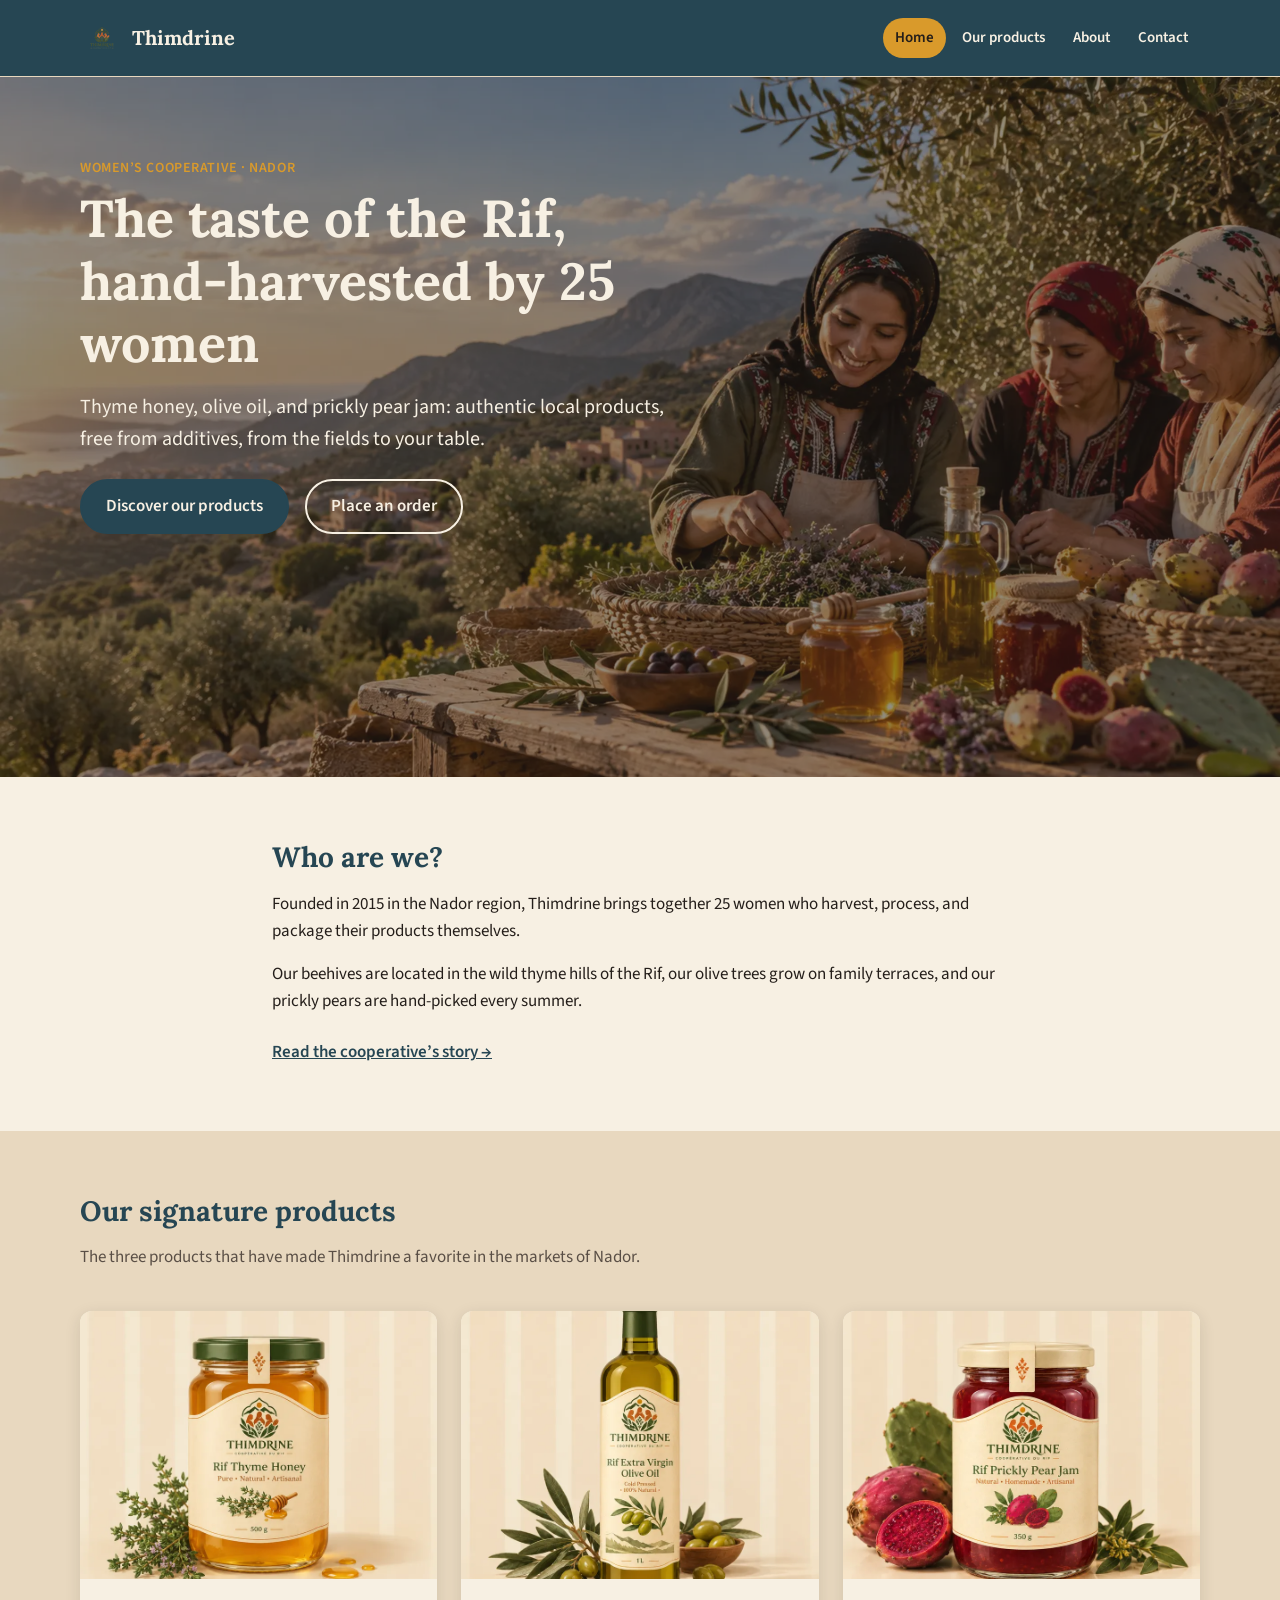
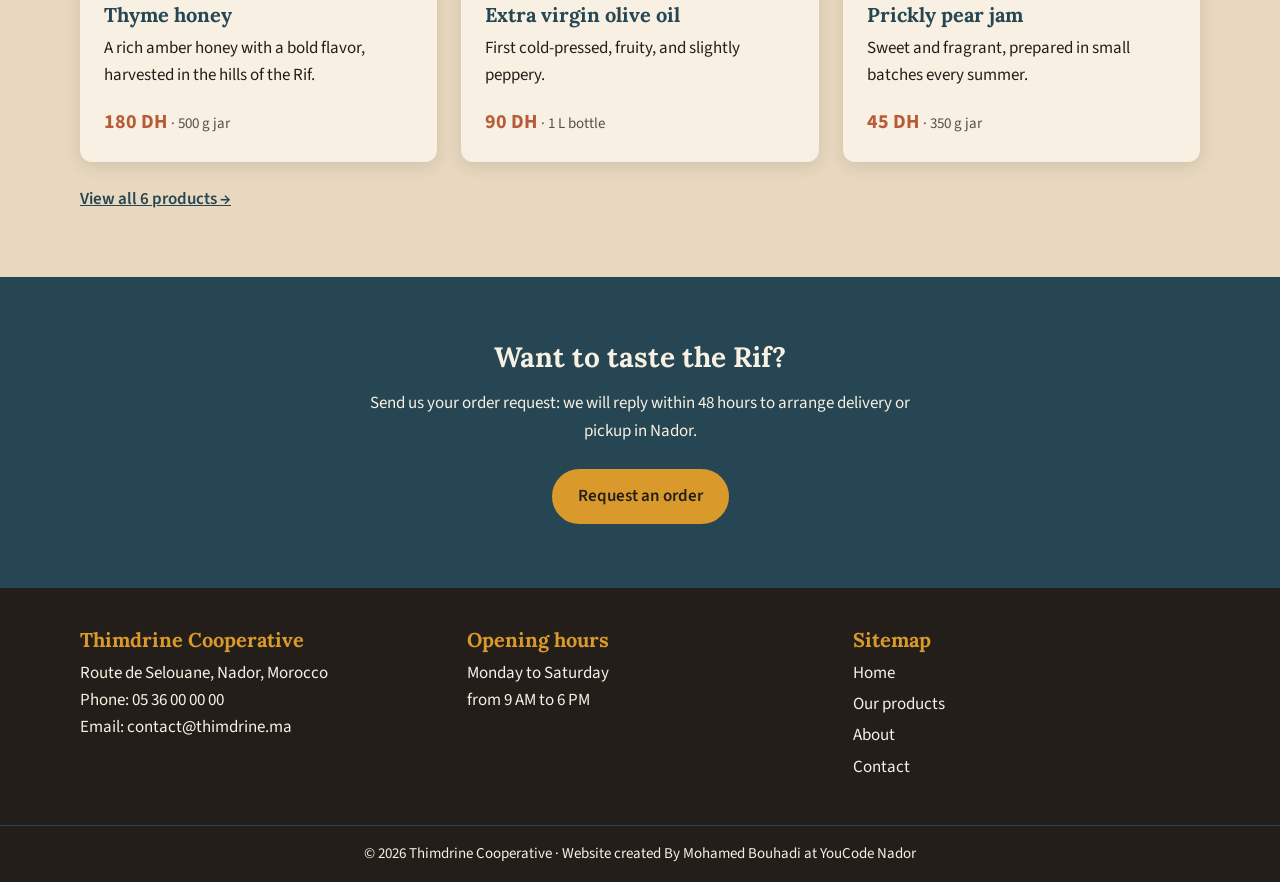
==== commit 0f756168: "use html entity insteal of ©" ====
--- a/index.html
+++ b/index.html
@@ -28,7 +28,6 @@
   </header>
 
   <main>
-
     <!-- Hero -->
     <section class="hero">
       <div class="container hero-content">
@@ -129,7 +128,7 @@
         </ul>
       </div>
     </div>
-    <p class="copyright">© 2026 Thimdrine Cooperative · Website created at YouCode Nador</p>
+    <p class="copyright">© 2026 Thimdrine Cooperative · Website created By Mohamed Bouhadi at YouCode Nador</p>
   </footer>
 
 </body>
--- a/assets/style.css
+++ b/assets/style.css
@@ -369,6 +369,11 @@
 
 .products-section {
   padding: 24px 0 64px;
+}
+
+.products-section h2 {
+    text-align: center;
+    margin-bottom: 17px;
 }
 
 
@@ -534,7 +539,7 @@
   display: flex;
   justify-content: space-between;
   width: 100%;
-  padding: 30px;
+  padding: 30px 225px;
 }
 
 .newsletter .content h2 {
@@ -574,6 +579,209 @@
   background-color: var(--honey-color);
 }
 
+@media (max-width: 768px) {
+
+  * {
+    box-sizing: border-box;
+  }
+
+  html, body {
+    width: 100%;
+    max-width: 100%;
+    overflow-x: hidden;
+  }
+
+  img {
+    max-width: 100%;
+    height: auto;
+  }
+
+  .container {
+    width: 100%;
+    max-width: 100%;
+    padding-left: 20px;
+    padding-right: 20px;
+  }
+
+  /* Header */
+  .header-content {
+    flex-direction: column;
+    align-items: flex-start;
+    gap: 12px;
+  }
+
+  .header-content .logo {
+    align-self: center;
+  }
+
+  .nav-menu {
+    display: flex;
+    flex-wrap: wrap;
+    gap: 8px;
+    width: 100%;
+  }
+
+  /* About intro */
+  .about-intro h1 {
+    font-size: 2rem;
+  }
+
+  /* Timeline */
+  .timeline {
+    width: 100%;
+    max-width: 100%;
+    padding: 0;
+    margin: 0;
+  }
+
+  .timeline::before,
+  .timeline::after,
+  .timeline-item::before,
+  .timeline-item::after {
+    display: none;
+  }
+
+  .timeline-card {
+    display: none;
+  }
+
+  .timeline-item {
+    display: block;
+    grid-template-columns: 1fr;
+    width: 100%;
+    max-width: 100%;
+    min-width: 0;
+    margin: 0 0 24px 0;
+    padding: 0;
+    left: 0;
+    right: 0;
+    transform: none;
+  }
+
+  .timeline-text {
+    width: 100%;
+    max-width: 100%;
+    min-width: 0;
+    margin: 0;
+    padding: 24px 20px;
+    left: 0;
+    right: 0;
+    transform: none;
+    order: 0;
+  }
+
+  /* Newsletter */
+  .newsletter {
+    display: block;
+    padding: 40px 20px;
+  }
+
+  .newsletter .content {
+    width: 100%;
+    max-width: 100%;
+  }
+
+  .newsletter .intro br {
+    display: none;
+  }
+
+  .newsletter .form-row {
+    flex-direction: column;
+    gap: 12px;
+  }
+
+  .newsletter input,
+  .newsletter button {
+    width: 100%;
+  }
+
+  .newsletter > img {
+    width: 100%;
+    margin-top: 24px;
+  }
+
+  /* Footer */
+  .footer-columns {
+    flex-direction: column;
+    grid-template-columns: 1fr;
+    gap: 24px;
+  }
+}
+
+/* Contact Page */
+
+.contact-section {
+  padding: 24px 0 64px;
+}
+ 
+.order-form {
+  max-width: 640px;
+  padding: 32px;
+  margin: 0 auto;
+  border-radius: 12px;
+  background-color: var(--white-color);
+  box-shadow: 0 4px 16px rgba(36, 30, 26, 0.10);
+}
+ 
+.form-group {
+  margin-bottom: 20px;
+}
+ 
+.form-group label {
+  display: block;
+  margin-bottom: 6px;
+  font-size: 15px;
+  font-weight: 600;
+}
+ 
+.form-group input,
+.form-group select,
+.form-group textarea {
+  width: 100%;
+  padding: 12px 14px;
+  border: 1px solid var(--sand-color);
+  border-radius: 8px;
+  background-color: var(--white-color);
+  font-family: var(--body-font);
+  font-size: 16px;
+  color: var(--earth-color);
+}
+ 
+.form-group textarea {
+  resize: vertical;
+}
+ 
+.form-group input:focus,
+.form-group select:focus,
+.form-group textarea:focus {
+  outline: 2px solid var(--honey-color);
+  outline-offset: 2px;
+}
+ 
+.form-group input:user-invalid,
+.form-group select:user-invalid {
+  border-color: var(--clay-color);
+}
+ 
+.form-consent {
+  display: flex;
+  align-items: flex-start;
+  gap: 10px;
+  margin-bottom: 24px;
+}
+ 
+.form-consent input {
+  flex: none;
+  width: 20px;
+  height: 20px;
+  margin-top: 3px;
+  accent-color: var(--rif-color);
+}
+ 
+.form-consent label {
+  font-size: 15px;
+}
+
 
 /* FOOTER */
 
@@ -629,39 +837,128 @@
 }
 
 
-/* MOBILE */
+/* MOBILE - home page only
+   body:has(.hero) only matches the home page (the only page with a hero banner),
+   so the other pages are left untouched */
 
 @media (max-width: 767px) {
-
-  h1 {
-    font-size: 30px;
-  }
-
-  h2 {
-    font-size: 24px;
-  }
-
-  /* home */
-  .hero {
+  body:has(.hero) {
+    font-size: 16px;
+  }
+
+  body:has(.hero) h2 {
+    font-size: 22px;
+  }
+
+  /* header: logo on top, menu underneath */
+ .header-content {
+  display: flex;
+    flex-direction: column;
+    align-items: flex-start;
+    gap: 8px;
+    padding-top: 12px;
+    padding-bottom: 12px;
+  }
+
+ .logo {
+    font-size: 18px;
+  }
+
+  .logo img {
+    width: 36px;
+  }
+
+  .nav-menu {
+    gap: 2px;
+    margin-left: -8px;
+    justify-content: center;
+  }
+
+ .nav-menu a {
+    padding: 6px 10px;
+    font-size: 13px;
+  }
+
+  /* hero */
+  body:has(.hero) .hero {
     min-height: 0;
-    padding: 56px 0;
-  }
-
-  .hero h1 {
-    font-size: 36px;
-  }
-
-  .tagline {
+    padding: 40px 0;
+  }
+
+  body:has(.hero) .hero h1 {
+    font-size: 28px;
+  }
+
+  body:has(.hero) .eyebrow {
+    font-size: 12px;
+  }
+
+  body:has(.hero) .tagline {
+    margin-bottom: 20px;
+    font-size: 16px;
+  }
+
+  body:has(.hero) .buttons {
+    flex-direction: column;
+    align-items: flex-start;
+    gap: 12px;
+  }
+
+  body:has(.hero) .button {
+    padding: 10px 20px;
+    font-size: 15px;
+  }
+
+  /* sections */
+  body:has(.hero) .section,
+  body:has(.hero) .cta {
+    padding: 36px 0;
+  }
+
+  body:has(.hero) .intro {
+    margin-bottom: 24px;
+  }
+
+  /* product cards: one per row */
+  .product-cards {
+    gap: 20px;
+  }
+
+ .product-card {
+    flex: 1 1 100%;
+    min-width: 0;
+  }
+
+  body:has(.hero) .card-text {
+    padding: 16px;
+  }
+
+  /* footer: columns stacked */
+ .footer {
+    padding-top: 32px;
+  }
+.footer-columns {
+    flex-direction: column;
+    gap: 24px;
+  }
+
+.footer-columns > div {
+    flex: none;
+  }
+
+  .footer h2 {
     font-size: 18px;
   }
 
-  .section,
-  .cta {
-    padding: 48px 0;
-  }
-
-  /* products */
-  .page-intro h1 {
-    font-size: 30px;
-  }
+  .copyright {
+    margin-top: 28px;
+    font-size: 13px;
+  }
+}
+
+@media (max-width: 768px) {
+    .newsletter input, .newsletter button {
+        width: 100%;
+        margin: 5px auto;
+    }
 }
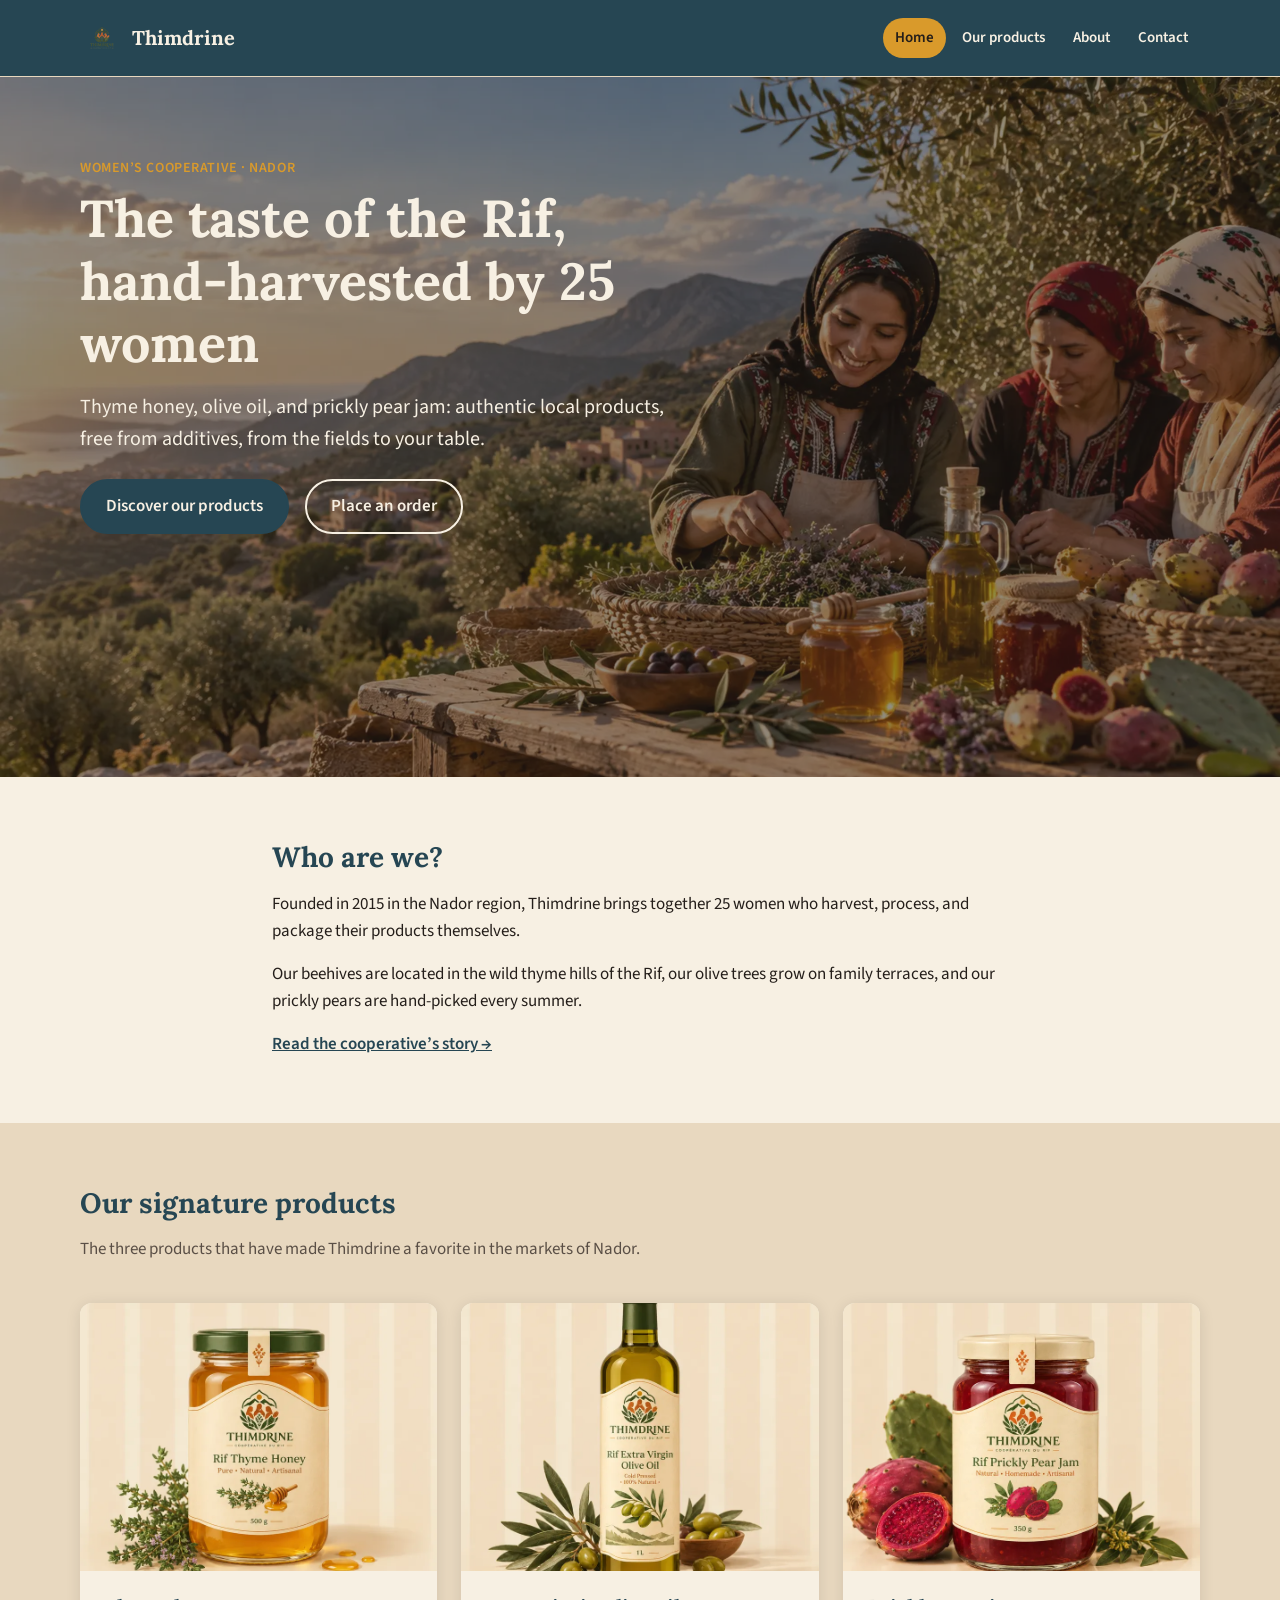
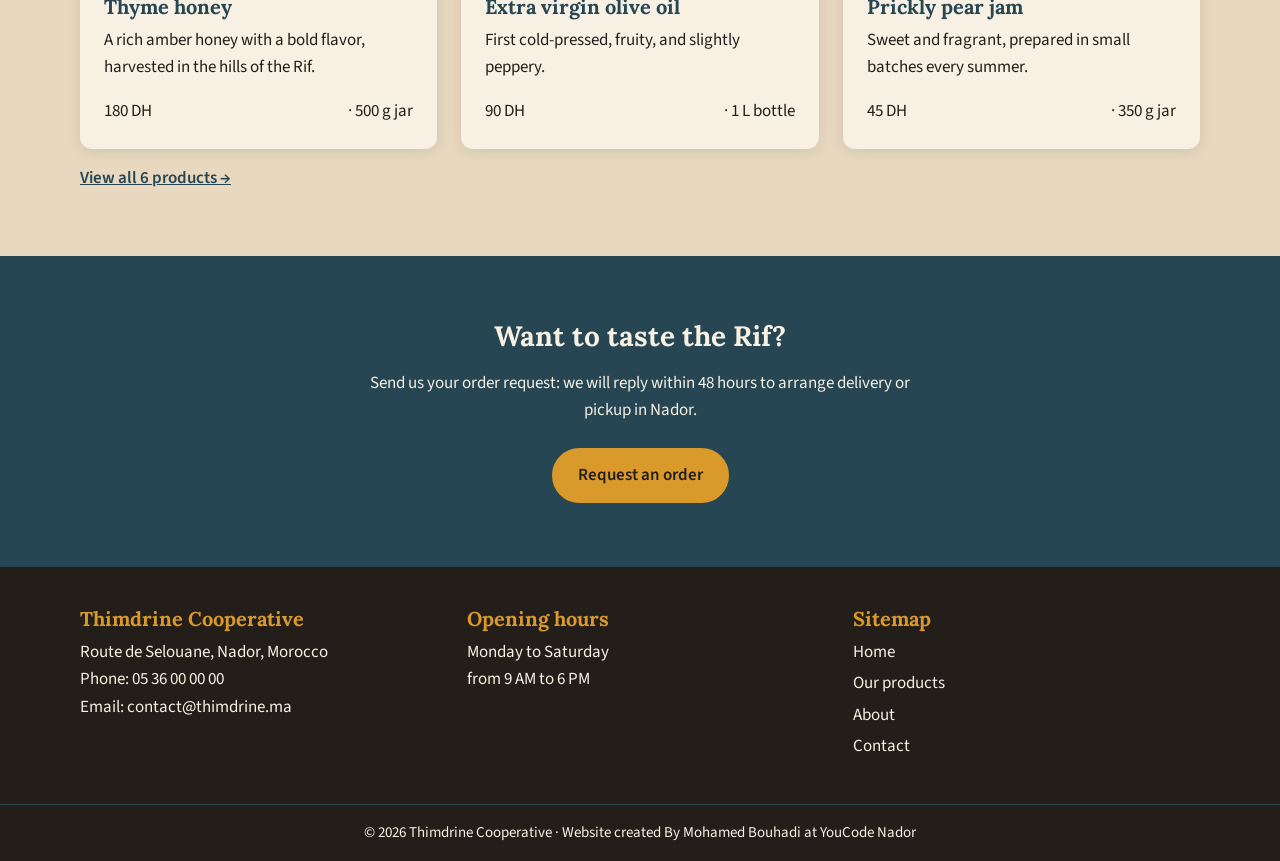
==== commit 721a08ec: "add loading attr to images" ====
--- a/index.html
+++ b/index.html
@@ -15,7 +15,7 @@
   <header class="header">
     <div class="container header-content">
       <a class="logo" href="index.html">
-        <img src="images/THIMDRINE.webp" alt="">
+        <img loading="lazy" loading="lazy" loading="lazy" loading="lazy" src="images/THIMDRINE.webp" alt="">
         Thimdrine
       </a>
       <nav class="nav-menu">
@@ -61,7 +61,7 @@
 
         <div class="product-cards">
           <article class="product-card">
-            <img src="images/ThymeHoney.webp" alt="Jar of Rif thyme honey, 500 g">
+            <img loading="lazy" loading="lazy" loading="lazy" loading="lazy" src="images/ThymeHoney.webp" alt="Jar of Rif thyme honey, 500 g">
             <div class="card-text">
               <h3>Thyme honey</h3>
               <p>A rich amber honey with a bold flavor, harvested in the hills of the Rif.</p>
@@ -70,7 +70,7 @@
           </article>
 
           <article class="product-card">
-            <img src="images/OliveOil.webp" alt="Bottle of Rif extra virgin olive oil, 1 L">
+            <img loading="lazy" loading="lazy" loading="lazy" loading="lazy" src="images/OliveOil.webp" alt="Bottle of Rif extra virgin olive oil, 1 L">
             <div class="card-text">
               <h3>Extra virgin olive oil</h3>
               <p>First cold-pressed, fruity, and slightly peppery.</p>
@@ -79,7 +79,7 @@
           </article>
 
           <article class="product-card">
-            <img src="images/PricklyPear.webp" alt="Jar of Rif prickly pear jam, 350 g">
+            <img loading="lazy" loading="lazy" loading="lazy" loading="lazy" src="images/PricklyPear.webp" alt="Jar of Rif prickly pear jam, 350 g">
             <div class="card-text">
               <h3>Prickly pear jam</h3>
               <p>Sweet and fragrant, prepared in small batches every summer.</p>
--- a/assets/style.css
+++ b/assets/style.css
@@ -262,7 +262,7 @@
 }
 
 .link {
-  display: inline-block;
+  display: flex;
   margin-top: 8px;
   font-weight: 600;
 }
@@ -294,30 +294,70 @@
   overflow: hidden;
   border-radius: 12px;
   background-color: var(--linen-color);
-  box-shadow: 0 4px 16px rgba(36, 30, 26, 0.12);
+  box-shadow: 0 2px 15px rgb(0 0 0 / 10%);
+  transition: transform 0.3s, box-shadow 0.3s;
+}
+
+.product-card:hover {
+  transform: translateY(-10px);
+    box-shadow: 0 2px 15px rgb(0 0 0 / 20%);
 }
 
 .product-card img {
   width: 100%;
   aspect-ratio: 4 / 3;
   object-fit: cover;
+  transition: transform 0.3s ease;
+}
+
+.product-card:hover img {
+  transform: scale(1.1);
 }
 
 .card-text {
   padding: 24px;
-}
+  display: flex;
+  flex-direction: column;
+}
+
 
 .price {
+  display: flex;
+  justify-content: space-between;
+  align-items: center;
+  gap: 10px;
   margin: 0;
+}
+
+.price p {
+  margin: 0;
+}
+
+.price-value {
   font-size: 20px;
   font-weight: 700;
   color: var(--clay-color);
 }
 
-.price span {
-  font-size: 15px;
+.price-weight {
+  font-size: 14px;
   font-weight: 400;
-  color: var(--earth-soft-color);
+  color: var(--honey-color);
+}
+
+.card-text .add  {
+  text-decoration: none;
+  width: 100px;
+  padding: 2px 5px;
+  margin: 0 auto;
+  background-color: var(--honey-color);
+  color: white;
+  border-radius: 6px;
+  text-align: center;
+}
+
+.card-text .add:hover {
+  background-color: var(--clay-color);
 }
 
 
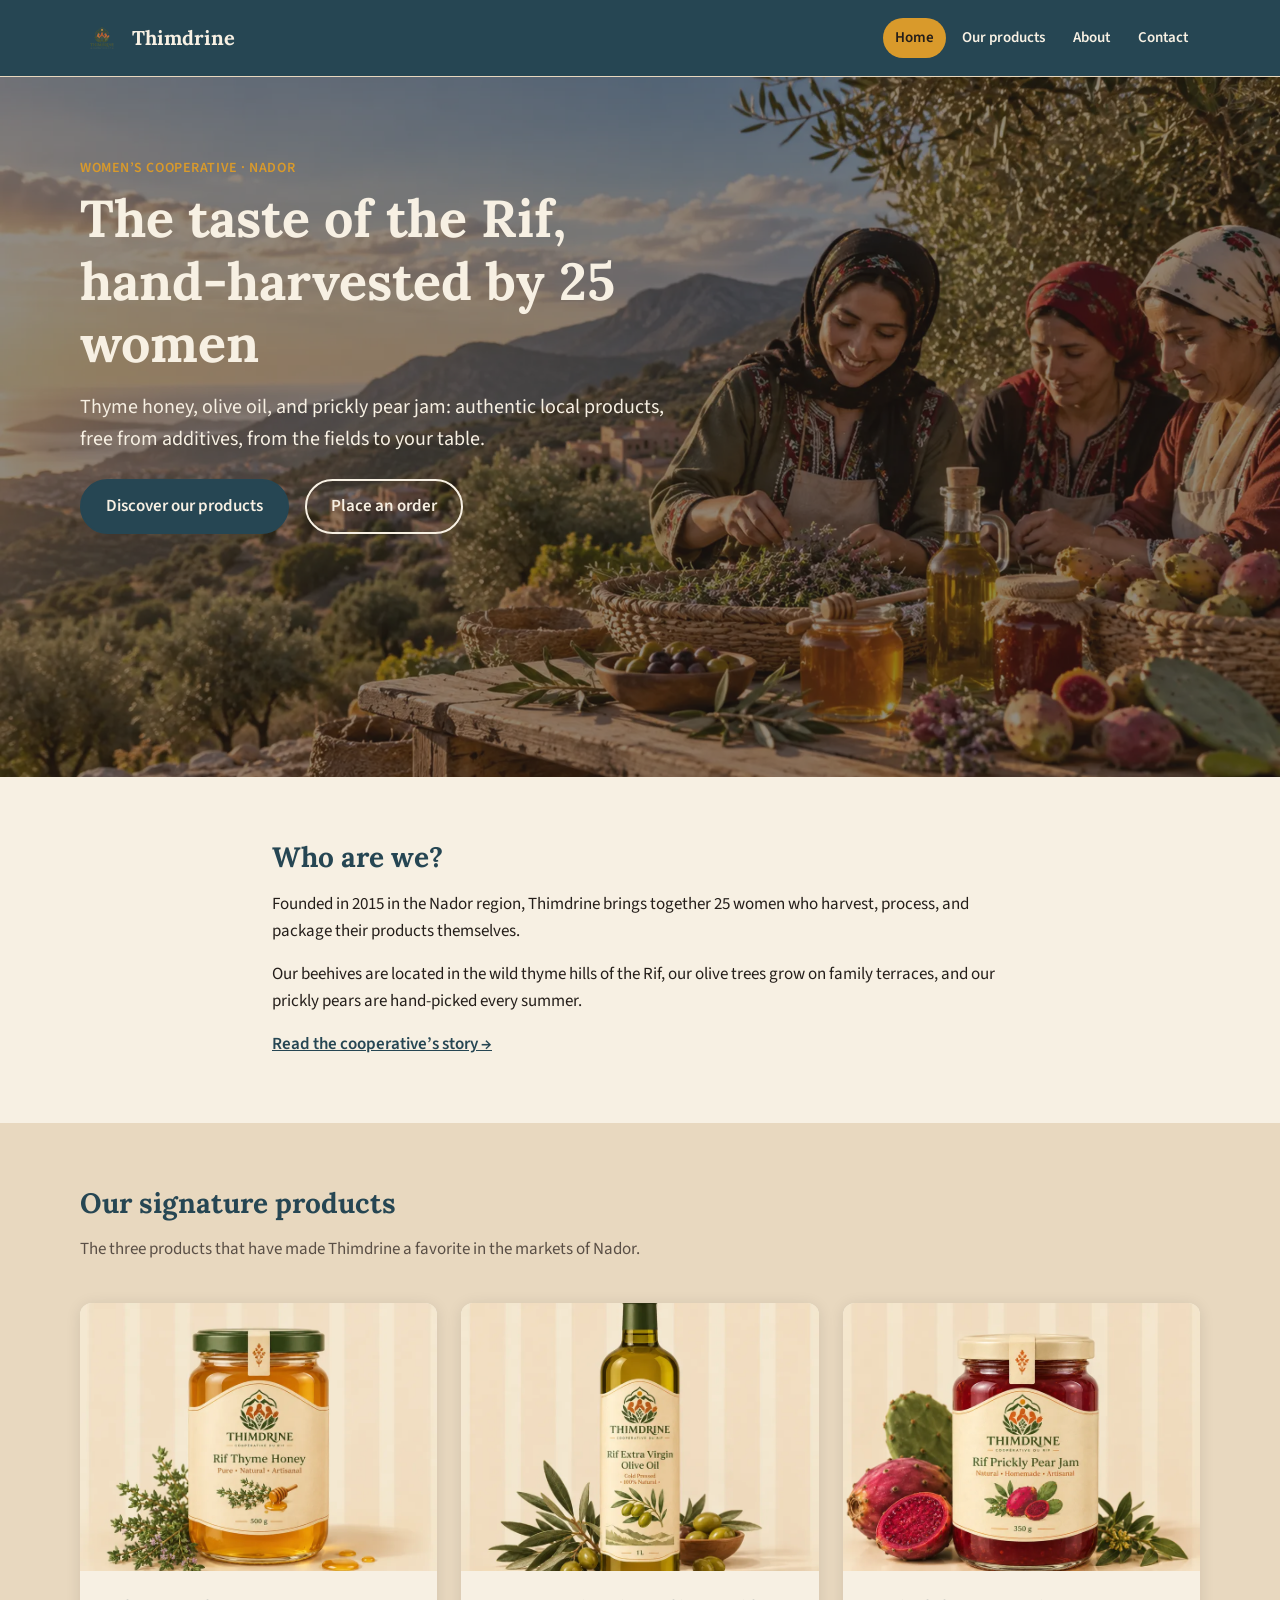
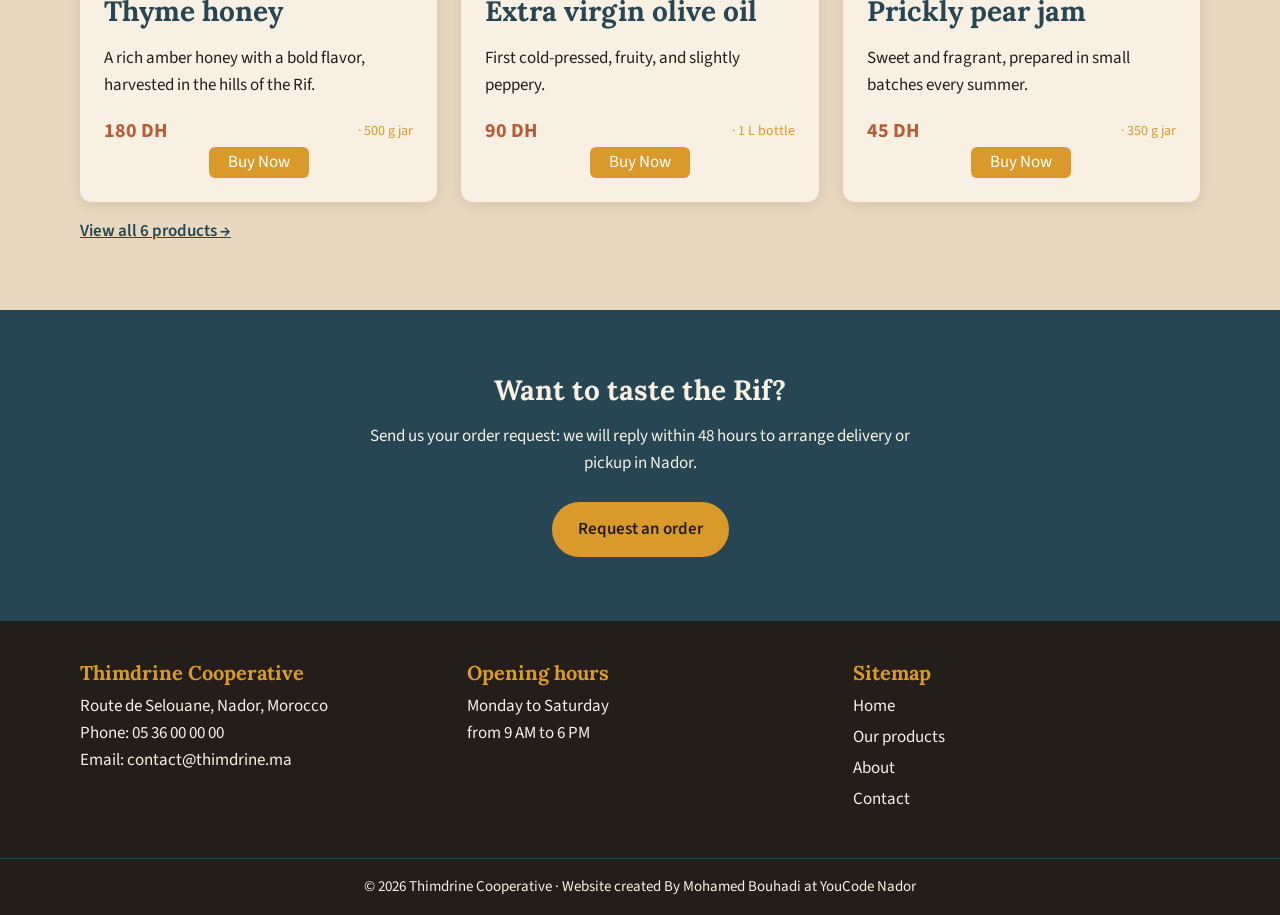
==== commit 42091301: "add button to products" ====
--- a/index.html
+++ b/index.html
@@ -1,14 +1,18 @@
 <!DOCTYPE html>
 <html lang="en">
+
 <head>
   <meta charset="UTF-8">
   <meta name="viewport" content="width=device-width, initial-scale=1">
-  <meta name="description" content="Thimdrine, a cooperative of 25 women from Nador: thyme honey, olive oil, and prickly pear jam from the Rif.">
+  <meta name="description"
+    content="Thimdrine, a cooperative of 25 women from Nador: thyme honey, olive oil, and prickly pear jam from the Rif.">
   <title>Home | Thimdrine</title>
   <link rel="icon" href="images/THIMDRINE.webp">
-  <link rel="stylesheet" href="https://fonts.googleapis.com/css2?family=Lora:wght@700&amp;family=Source+Sans+3:wght@400;600;700&amp;display=swap">
+  <link rel="stylesheet"
+    href="https://fonts.googleapis.com/css2?family=Lora:wght@700&amp;family=Source+Sans+3:wght@400;600;700&amp;display=swap">
   <link rel="stylesheet" href="assets/style.css">
 </head>
+
 <body>
 
   <!-- Header: identical on every page -->
@@ -34,7 +38,8 @@
         <div class="hero-text">
           <p class="eyebrow">Women’s cooperative · Nador</p>
           <h1>The taste of the Rif, hand-harvested by 25 women</h1>
-          <p class="tagline">Thyme honey, olive oil, and prickly pear jam: authentic local products, free from additives, from the fields to your table.</p>
+          <p class="tagline">Thyme honey, olive oil, and prickly pear jam: authentic local products, free from
+            additives, from the fields to your table.</p>
           <div class="buttons">
             <a class="button" href="products.html">Discover our products</a>
             <a class="button button-outline" href="contact.html">Place an order</a>
@@ -47,8 +52,10 @@
     <section class="section">
       <div class="container presentation">
         <h2>Who are we?</h2>
-        <p>Founded in 2015 in the Nador region, Thimdrine brings together 25 women who harvest, process, and package their products themselves.</p>
-        <p>Our beehives are located in the wild thyme hills of the Rif, our olive trees grow on family terraces, and our prickly pears are hand-picked every summer.</p>
+        <p>Founded in 2015 in the Nador region, Thimdrine brings together 25 women who harvest, process, and package
+          their products themselves.</p>
+        <p>Our beehives are located in the wild thyme hills of the Rif, our olive trees grow on family terraces, and our
+          prickly pears are hand-picked every summer.</p>
         <a class="link" href="about.html">Read the cooperative’s story →</a>
       </div>
     </section>
@@ -60,30 +67,46 @@
         <p class="intro">The three products that have made Thimdrine a favorite in the markets of Nador.</p>
 
         <div class="product-cards">
-          <article class="product-card">
-            <img loading="lazy" loading="lazy" loading="lazy" loading="lazy" src="images/ThymeHoney.webp" alt="Jar of Rif thyme honey, 500 g">
+          <article class="product-card"> <img loading="lazy" src="images/ThymeHoney.webp"
+              alt="Jar of Rif thyme honey, 500 g">
             <div class="card-text">
-              <h3>Thyme honey</h3>
+              <h2>Thyme honey</h2>
               <p>A rich amber honey with a bold flavor, harvested in the hills of the Rif.</p>
-              <p class="price">180 DH <span>· 500 g jar</span></p>
+              <div class="price">
+                <p class="price-value">180 DH</p>
+                <p class="price-weight">· 500 g jar</p>
+              </div>
+              <a class="add" href="contact.html">
+                Buy Now
+              </a>
             </div>
           </article>
-
-          <article class="product-card">
-            <img loading="lazy" loading="lazy" loading="lazy" loading="lazy" src="images/OliveOil.webp" alt="Bottle of Rif extra virgin olive oil, 1 L">
+          <article class="product-card"> <img loading="lazy" src="images/OliveOil.webp"
+              alt="Bottle of Rif extra virgin olive oil, 1 L">
             <div class="card-text">
-              <h3>Extra virgin olive oil</h3>
+              <h2>Extra virgin olive oil</h2>
               <p>First cold-pressed, fruity, and slightly peppery.</p>
-              <p class="price">90 DH <span>· 1 L bottle</span></p>
+              <div class="price">
+                <p class="price-value">90 DH</p>
+                <p class="price-weight">· 1 L bottle</p>
+              </div>
+              <a class="add" href="contact.html">
+                Buy Now
+              </a>
             </div>
           </article>
-
-          <article class="product-card">
-            <img loading="lazy" loading="lazy" loading="lazy" loading="lazy" src="images/PricklyPear.webp" alt="Jar of Rif prickly pear jam, 350 g">
+          <article class="product-card"> <img loading="lazy" src="images/PricklyPear.webp"
+              alt="Jar of Rif prickly pear jam, 350 g">
             <div class="card-text">
-              <h3>Prickly pear jam</h3>
+              <h2>Prickly pear jam</h2>
               <p>Sweet and fragrant, prepared in small batches every summer.</p>
-              <p class="price">45 DH <span>· 350 g jar</span></p>
+              <div class="price">
+                <p class="price-value">45 DH</p>
+                <p class="price-weight">· 350 g jar</p>
+              </div>
+              <a class="add" href="contact.html">
+                Buy Now
+              </a>
             </div>
           </article>
         </div>
@@ -132,4 +155,5 @@
   </footer>
 
 </body>
+
 </html>
